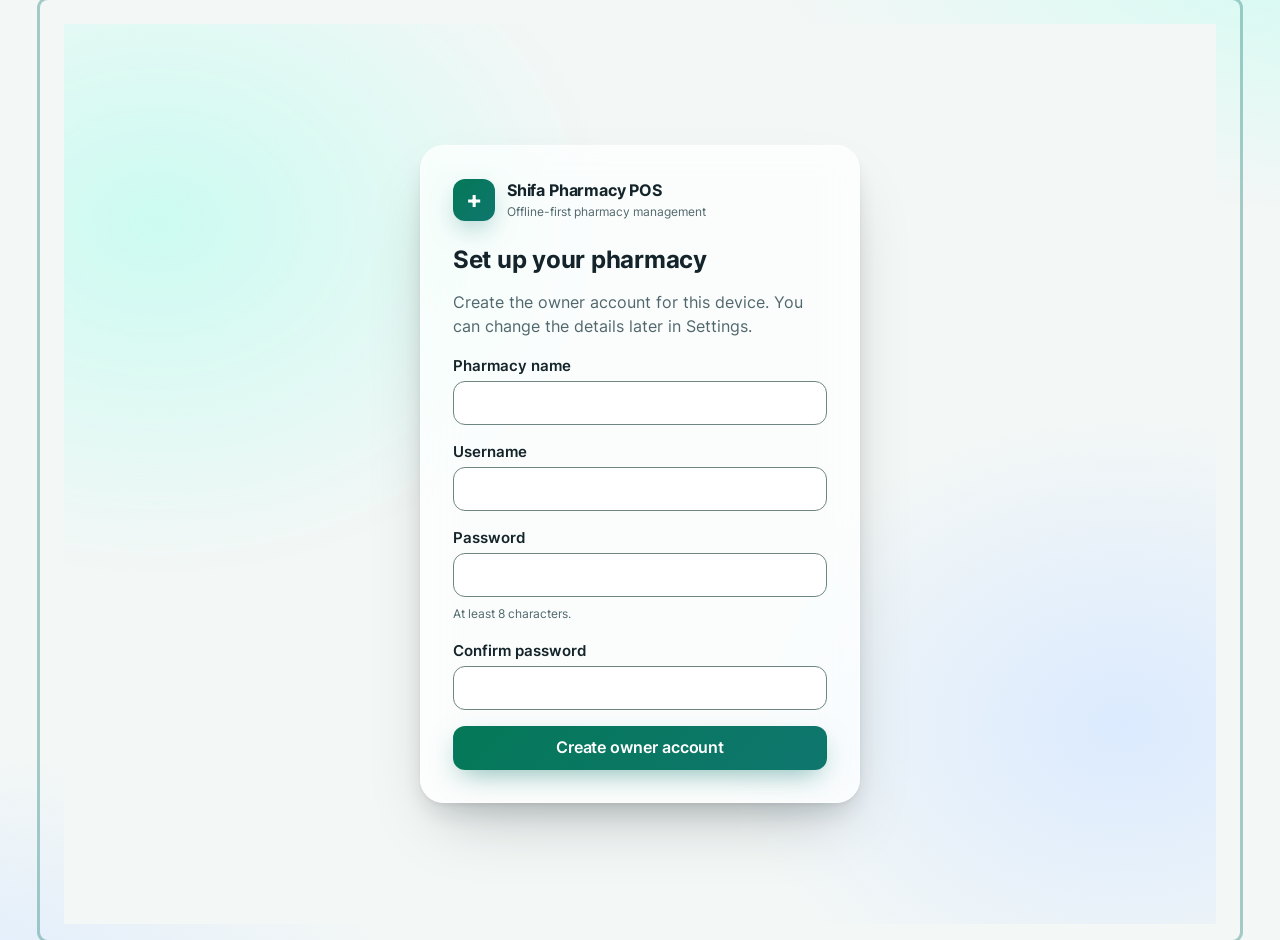
==== index.html @ 443e7bf9 "Add Practice services: schema v6, practice accounts, FEFO stock, ledger, void, kits Practice is medi" ====
<!doctype html>
<html lang="en" dir="ltr" data-theme="auto">
<head>
  <meta charset="utf-8">
  <!-- Content Security Policy. Scripts come only from this site (no inline scripts, no eval). Styles allow inline
       style="" attributes, which some screens use for measured sizes. Sync may call the Supabase project URL the owner enters. -->
  <meta http-equiv="Content-Security-Policy" content="default-src 'self'; script-src 'self'; style-src 'self' 'unsafe-inline'; font-src 'self' data:; img-src 'self' data: blob:; connect-src 'self' https:; worker-src 'self'; manifest-src 'self'; object-src 'none'; base-uri 'self'; form-action 'self'">
  <meta name="viewport" content="width=device-width, initial-scale=1, viewport-fit=cover">
  <meta name="theme-color" content="#0f766e">
  <link rel="manifest" href="manifest.webmanifest">
  <link rel="apple-touch-icon" href="icons/icon-192.png">
  <meta name="description" content="Shifa Pharmacy POS: offline-first pharmacy management.">
  <title>Shifa Pharmacy POS</title>
  <link rel="icon" href="data:image/svg+xml,%3Csvg xmlns='http://www.w3.org/2000/svg' viewBox='0 0 32 32'%3E%3Crect width='32' height='32' rx='7' fill='%230f766e'/%3E%3Cpath d='M16 7v18M7 16h18' stroke='%23fff' stroke-width='4' stroke-linecap='round'/%3E%3C/svg%3E">
  <link rel="preload" href="fonts/inter-latin-400-normal.woff2" as="font" type="font/woff2" crossorigin>
  <link rel="stylesheet" href="css/tokens.css">
  <link rel="stylesheet" href="css/base.css">
  <link rel="stylesheet" href="css/layout.css">
  <link rel="stylesheet" href="css/components.css">
  <link rel="stylesheet" href="css/dark.css">
  <link rel="stylesheet" href="css/animations.css">
  <link rel="stylesheet" href="css/pages.css">
  <link rel="stylesheet" href="css/print.css" media="print">
  <link rel="preload" href="fonts/inter-latin-500-normal.woff2" as="font" type="font/woff2" crossorigin>
  <!-- The boot module graph is fetched in parallel instead of one import at a time. -->
  <!-- modulepreload:start -->
  <link rel="modulepreload" href="js/core/anim.js">
  <link rel="modulepreload" href="js/core/auth.js">
  <link rel="modulepreload" href="js/core/dates.js">
  <link rel="modulepreload" href="js/core/db.js">
  <link rel="modulepreload" href="js/core/events.js">
  <link rel="modulepreload" href="js/core/i18n.js">
  <link rel="modulepreload" href="js/core/money.js">
  <link rel="modulepreload" href="js/core/numbers.js">
  <link rel="modulepreload" href="js/core/resilience.js">
  <link rel="modulepreload" href="js/core/router.js">
  <link rel="modulepreload" href="js/core/store.js">
  <link rel="modulepreload" href="js/core/sync-supabase.js">
  <link rel="modulepreload" href="js/core/sync.js">
  <link rel="modulepreload" href="js/core/ui.js">
  <link rel="modulepreload" href="js/i18n/demo-en.js">
  <link rel="modulepreload" href="js/i18n/demo-ur.js">
  <link rel="modulepreload" href="js/i18n/docs-en.js">
  <link rel="modulepreload" href="js/i18n/docs-ur.js">
  <link rel="modulepreload" href="js/i18n/en.js">
  <link rel="modulepreload" href="js/i18n/parties-en.js">
  <link rel="modulepreload" href="js/i18n/parties-ur.js">
  <link rel="modulepreload" href="js/i18n/practice-en.js">
  <link rel="modulepreload" href="js/i18n/practice-ur.js">
  <link rel="modulepreload" href="js/i18n/quality-en.js">
  <link rel="modulepreload" href="js/i18n/quality-ur.js">
  <link rel="modulepreload" href="js/i18n/reports-en.js">
  <link rel="modulepreload" href="js/i18n/reports-ur.js">
  <link rel="modulepreload" href="js/i18n/screens-en.js">
  <link rel="modulepreload" href="js/i18n/screens-ur.js">
  <link rel="modulepreload" href="js/i18n/settings-en.js">
  <link rel="modulepreload" href="js/i18n/settings-ur.js">
  <link rel="modulepreload" href="js/i18n/sync-en.js">
  <link rel="modulepreload" href="js/i18n/sync-ur.js">
  <link rel="modulepreload" href="js/i18n/ur.js">
  <link rel="modulepreload" href="js/pages/_sync-sheet.js">
  <link rel="modulepreload" href="js/services/errors.js">
  <link rel="modulepreload" href="js/services/ledger.js">
  <link rel="modulepreload" href="js/services/numbering.js">
  <link rel="modulepreload" href="js/services/replication.js">
  <link rel="modulepreload" href="js/services/rollups.js">
  <link rel="modulepreload" href="js/services/settings.js">
  <!-- modulepreload:end -->
</head>
<body>
  <div id="app" class="app is-booting">
    <a class="skip-link" href="#view" data-i18n="a11y.skipToContent">Skip to content</a>

    <aside class="sidebar chrome" id="sidebar" data-i18n-attr="aria-label:a11y.mainNav">
      <div class="brand">
        <span class="brand-mark" aria-hidden="true">+</span>
        <div>
          <strong class="brand-name" data-i18n="app.name">Shifa Pharmacy POS</strong>
          <div class="brand-sub" id="pharmacy-name"></div>
        </div>
      </div>
      <nav aria-label="Main navigation" data-i18n-attr="aria-label:a11y.mainNav">
        <ul class="nav-list" id="nav-list"></ul>
      </nav>
    </aside>
    <div class="scrim" id="scrim" hidden></div>

    <div class="main-wrap">
      <header class="app-header chrome">
        <button type="button" class="btn btn-ghost icon-btn menu-btn" id="menu-btn" aria-controls="sidebar" aria-expanded="false" data-i18n-attr="aria-label:a11y.openMenu">
          <span data-icon="menu"></span>
        </button>
        <h1 class="page-title" id="page-title"></h1>
        <div class="header-actions">
          <button type="button" class="status-pill" id="net-status" aria-live="polite"></button>
          <button type="button" class="pill-btn" id="install-btn" data-i18n="header.installApp" hidden></button>
          <button type="button" class="pill-btn" id="lang-btn" data-i18n="lang.switch">اردو</button>
          <div class="avatar-wrap" id="avatar-wrap">
            <button type="button" class="avatar" id="avatar-btn" aria-haspopup="menu" aria-expanded="false" aria-controls="avatar-menu" data-i18n-attr="aria-label:menu.account">
              <span id="avatar-initials">?</span>
            </button>
            <div class="avatar-menu glass" id="avatar-menu" role="menu" hidden>
              <p class="avatar-who" id="avatar-who"></p>
              <button type="button" role="menuitem" class="menu-item" data-go="/settings" data-i18n="menu.settings">Settings</button>
              <button type="button" role="menuitem" class="menu-item" id="menu-lang" data-i18n="menu.language">Language</button>
              <button type="button" role="menuitem" class="menu-item danger" id="logout-btn" data-i18n="menu.logout">Log out</button>
            </div>
          </div>
        </div>
      </header>

      <div class="banner banner-warn" id="offline-banner" role="status" hidden data-i18n="net.offlineBanner"></div>

      <main id="view" class="view" tabindex="-1"></main>
    </div>

    <nav class="bottom-nav chrome" id="bottom-nav" data-i18n-attr="aria-label:a11y.bottomNav">
      <ul id="bottom-list"></ul>
    </nav>

    <div class="loading-bar" id="loading-bar" aria-hidden="true"></div>
    <div class="toast-root" id="toast-root" aria-live="polite"></div>
    <div class="modal-root" id="modal-root"></div>
  </div>

  <noscript>Shifa Pharmacy POS needs JavaScript to run.</noscript>
  <!-- jQuery 3.7.1 is served from /vendor: same origin, deferred, works offline. (The cdnjs copy is not used
       because its extra connection and render-blocking fallback cost first paint. See docs/MOTION.md.) -->
  <script defer src="vendor/jquery.min.js"></script>
  <script type="module" src="js/app.js"></script>
</body>
</html>
---- css/tokens.css ----
/* Design tokens. Light values live here. Dark values are in dark.css, and both use the same names.
   Motion tokens are described in docs/MOTION.md. */

@font-face {
  font-family: "Inter";
  font-style: normal;
  font-weight: 400;
  font-display: swap;
  src: url("../fonts/inter-latin-400-normal.woff2") format("woff2");
}

@font-face {
  font-family: "Inter";
  font-style: normal;
  font-weight: 500;
  font-display: swap;
  src: url("../fonts/inter-latin-500-normal.woff2") format("woff2");
}

@font-face {
  font-family: "Inter";
  font-style: normal;
  font-weight: 600;
  font-display: swap;
  src: url("../fonts/inter-latin-600-normal.woff2") format("woff2");
}

@font-face {
  font-family: "Inter";
  font-style: normal;
  font-weight: 700;
  font-display: swap;
  src: url("../fonts/inter-latin-700-normal.woff2") format("woff2");
}

@font-face {
  font-family: "Noto Nastaliq Urdu";
  font-style: normal;
  font-weight: 400;
  font-display: swap;
  src: url("../fonts/noto-nastaliq-urdu-400.woff2") format("woff2");
}

:root {
  color-scheme: light;

  /* Brand: emerald to teal */
  --emerald-600: #047857;
  --teal-700: #0f766e;
  --c-brand: #0f766e;
  --c-brand-strong: #0b5f59;
  --c-brand-start: #047857;
  --c-brand-end: #0f766e;
  --c-brand-soft: #d9f5ef;
  --c-brand-ink: #064e46;
  --c-on-brand: #ffffff;
  --grad-brand: linear-gradient(135deg, var(--c-brand-start) 0%, var(--c-brand-end) 100%);
  --shadow-glow-brand: 0 10px 28px -8px rgb(15 118 110 / 0.55);
  --c-accent: #b45309;

  /* Neutrals */
  --n-0: #ffffff;
  --n-50: #f7faf9;
  --n-100: #eef3f3;
  --n-200: #dfe7e8;
  --n-300: #c8d3d5;
  --n-400: #9aa9ac;
  --n-500: #6e8184;
  --n-600: #51676c;
  --n-700: #3b4f53;
  --n-800: #24373b;
  --n-900: #14242a;

  --c-bg: #f3f7f6;
  --c-surface: #ffffff;
  --c-surface-muted: var(--n-100);
  --c-border: var(--n-200);
  --c-border-strong: var(--n-300);
  /* Field and control outlines: 3:1 against the surface (WCAG 1.4.11). */
  --c-control-border: #6e8582;
  --c-text: var(--n-900);
  --c-text-muted: var(--n-600);
  --c-scrim: rgb(14 26 29 / 0.42);
  --c-focus-ring: rgb(15 118 110 / 0.35);

  /* Glass surfaces: blur where supported, solid otherwise (see base.css) */
  --glass-bg: rgb(255 255 255 / 0.72);
  --glass-border: rgb(255 255 255 / 0.6);
  --glass-blur: blur(18px) saturate(160%);

  /* Semantic */
  --c-ok: #137a3b;
  --c-ok-soft: #dcf5e4;
  --c-warn: #8a5a00;
  --c-warn-soft: #fff1cc;
  --c-danger: #b42318;
  --c-danger-soft: #fde8e6;
  --c-info: #0b5cad;
  --c-info-soft: #e0eefc;
  --c-focus: #0f766e;

  /* Feature accents: base colour, gradient, inner glow (soft tint used behind icons) */
  --accent-green: #16a34a;
  --accent-green-grad: linear-gradient(135deg, #4ade80, #15803d);
  --accent-green-glow: rgb(22 163 74 / 0.35);
  --accent-green-soft: #dcfce7;
  --accent-blue: #2563eb;
  --accent-blue-grad: linear-gradient(135deg, #60a5fa, #1d4ed8);
  --accent-blue-glow: rgb(37 99 235 / 0.35);
  --accent-blue-soft: #dbeafe;
  --accent-orange: #ea580c;
  --accent-orange-grad: linear-gradient(135deg, #fb923c, #c2410c);
  --accent-orange-glow: rgb(234 88 12 / 0.35);
  --accent-orange-soft: #ffedd5;
  --accent-teal: #0d9488;
  --accent-teal-grad: linear-gradient(135deg, #5eead4, #0f766e);
  --accent-teal-glow: rgb(13 148 136 / 0.35);
  --accent-teal-soft: #ccfbf1;
  --accent-purple: #7c3aed;
  --accent-purple-grad: linear-gradient(135deg, #a78bfa, #6d28d9);
  --accent-purple-glow: rgb(124 58 237 / 0.35);
  --accent-purple-soft: #ede9fe;
  --accent-cyan: #0891b2;
  --accent-cyan-grad: linear-gradient(135deg, #67e8f9, #0e7490);
  --accent-cyan-glow: rgb(8 145 178 / 0.35);
  --accent-cyan-soft: #cffafe;
  --accent-pink: #db2777;
  --accent-pink-grad: linear-gradient(135deg, #f9a8d4, #be185d);
  --accent-pink-glow: rgb(219 39 119 / 0.35);
  --accent-pink-soft: #fce7f3;
  --accent-amber: #d97706;
  --accent-amber-grad: linear-gradient(135deg, #fcd34d, #b45309);
  --accent-amber-glow: rgb(217 119 6 / 0.35);
  --accent-amber-soft: #fef3c7;

  /* Radius */
  --radius-xs: 6px;
  --radius-sm: 8px;
  --radius: 12px;
  --radius-md: 12px;
  --radius-lg: 16px;
  --radius-xl: 24px;
  --radius-pill: 999px;

  /* Shadows: layered, with a colour in the outer layer */
  --shadow-1: 0 1px 1px rgb(14 26 29 / 0.04), 0 1px 2px rgb(14 26 29 / 0.06);
  --shadow-2: 0 1px 2px rgb(14 26 29 / 0.05), 0 6px 16px -4px rgb(14 26 29 / 0.10), 0 16px 32px -12px rgb(14 26 29 / 0.14);
  --shadow-3: 0 2px 4px rgb(14 26 29 / 0.05), 0 14px 28px -8px rgb(14 26 29 / 0.16), 0 32px 64px -24px rgb(14 26 29 / 0.26);

  /* Spacing: 4px grid */
  --space-1: 4px;
  --space-2: 8px;
  --space-3: 12px;
  --space-4: 16px;
  --space-5: 20px;
  --space-6: 24px;
  --space-8: 32px;
  --space-10: 40px;
  --space-12: 48px;

  /* Fluid type scale */
  --font-latin: "Inter", system-ui, -apple-system, "Segoe UI", Roboto, "Helvetica Neue", Arial, sans-serif;
  /* Latin inside Urdu text (numbers, product codes) falls back to Inter, not to a serif. */
  --font-urdu: "Noto Nastaliq Urdu", "Jameel Noori Nastaleeq", "Urdu Typesetting", "Inter", system-ui, sans-serif;
  --font-body: var(--font-latin);
  --font-num: var(--font-latin);
  --fs-xs: clamp(0.72rem, 0.70rem + 0.1vw, 0.78rem);
  --fs-sm: clamp(0.84rem, 0.80rem + 0.15vw, 0.92rem);
  --fs-base: clamp(0.95rem, 0.92rem + 0.15vw, 1.02rem);
  --fs-lg: clamp(1.05rem, 1rem + 0.25vw, 1.2rem);
  --fs-xl: clamp(1.2rem, 1.1rem + 0.5vw, 1.5rem);
  --fs-2xl: clamp(1.5rem, 1.3rem + 1vw, 2.1rem);
  --fs-3xl: clamp(1.9rem, 1.5rem + 2vw, 2.8rem);
  --line: 1.5;
  --tracking-tight: -0.011em;

  /* Easing. Spring uses linear() where supported, with a cubic fallback (see motion below). */
  --ease-out-expo: cubic-bezier(0.16, 1, 0.3, 1);
  --ease-in-out: cubic-bezier(0.65, 0, 0.35, 1);
  --ease-spring: cubic-bezier(0.34, 1.56, 0.64, 1);
  --ease: var(--ease-out-expo);

  /* Durations */
  --d-1: 80ms;
  --d-2: 160ms;
  --d-3: 240ms;
  --d-4: 400ms;
  --d-5: 700ms;
  --dur-fast: var(--d-2);
  --dur: var(--d-3);

  /* Layout */
  --sidebar-w: 264px;
  --header-h: 60px;
  --bottom-nav-h: 72px;
  --touch: 44px;
}

@supports (transition-timing-function: linear(0, 1)) {
  :root {
    --ease-spring: linear(
      0, 0.009 2.1%, 0.035 4.3%, 0.141 9%, 0.45 17.6%, 0.821 27.6%, 1.04 35.8%,
      1.05 40.8%, 1.02 47.4%, 0.997 54.8%, 1 65.6%, 1
    );
  }
}

/* Urdu: Nastaliq needs taller lines, its own face and a larger size. */
:root:lang(ur) {
  --font-body: var(--font-urdu);
  --font-num: var(--font-latin);
  --fs-base: clamp(1.05rem, 1rem + 0.25vw, 1.2rem);
  --line: 2;
}
---- css/base.css ----
/* Base: reset, typography, focus, glass fallbacks and utilities. */

*,
*::before,
*::after {
  box-sizing: border-box;
}

html {
  -webkit-text-size-adjust: 100%;
  text-rendering: optimizeLegibility;
}

body {
  margin: 0;
  min-height: 100dvh;
  background:
    radial-gradient(1100px 520px at 110% -10%, var(--accent-teal-soft), transparent 60%),
    radial-gradient(900px 480px at -10% 110%, var(--accent-blue-soft), transparent 60%),
    var(--c-bg);
  color: var(--c-text);
  font-family: var(--font-body);
  font-size: var(--fs-base);
  line-height: var(--line);
  font-feature-settings: "cv11", "ss01";
  -webkit-font-smoothing: antialiased;
}

h1,
h2,
h3,
p {
  margin-block: 0;
}

h1 {
  font-size: var(--fs-2xl);
  font-weight: 700;
  letter-spacing: var(--tracking-tight);
}

h2 {
  font-size: var(--fs-xl);
  font-weight: 700;
  letter-spacing: var(--tracking-tight);
  margin-block-end: var(--space-3);
}

h3 {
  font-size: var(--fs-lg);
  font-weight: 600;
  margin-block-end: var(--space-2);
}

a {
  color: var(--c-brand-strong);
}

svg {
  display: block;
  max-width: 100%;
}

button,
input,
select,
textarea {
  font: inherit;
  color: inherit;
}

button {
  cursor: pointer;
}

/* Focus is a soft animated ring, never removed. */
:focus-visible {
  outline: none;
  box-shadow: 0 0 0 3px var(--c-focus-ring);
  border-radius: var(--radius-sm);
}

[hidden] {
  display: none !important;
}

.sr-only {
  position: absolute;
  width: 1px;
  height: 1px;
  margin: -1px;
  padding: 0;
  overflow: hidden;
  clip: rect(0 0 0 0);
  white-space: nowrap;
  border: 0;
}

.skip-link {
  position: absolute;
  inset-inline-start: var(--space-3);
  top: -100px;
  z-index: 100;
  padding: var(--space-2) var(--space-3);
  background: var(--c-surface);
  border-radius: var(--radius-sm);
  box-shadow: var(--shadow-2);
}

.skip-link:focus {
  top: var(--space-3);
}

.muted {
  color: var(--c-text-muted);
}

.small {
  font-size: var(--fs-sm);
}

/* Money and counters: tabular digits, always left-to-right. */
.money,
.num-tabular {
  direction: ltr;
  unicode-bidi: isolate;
  display: inline-block;
  font-variant-numeric: tabular-nums lining-nums;
  white-space: nowrap;
}

.ltr {
  direction: ltr;
  unicode-bidi: isolate;
}

/* Glass: blurred translucent surface. Solid fallback where backdrop-filter is missing. */
.glass {
  background: var(--glass-bg);
  -webkit-backdrop-filter: var(--glass-blur);
  backdrop-filter: var(--glass-blur);
  border: 1px solid var(--glass-border);
}

@supports not ((-webkit-backdrop-filter: blur(1px)) or (backdrop-filter: blur(1px))) {
  .glass {
    background: var(--c-surface);
  }
}
---- css/layout.css ----
/* Layout. Mobile first, designed at 380px. Sidebar layout from 1024px.
   Motion here is transform and opacity only. */

/* The shell paints at once. Only the page inside #view animates in, so first paint is never delayed. */
.app {
  display: flex;
  flex-direction: column;
  min-height: 100dvh;
}

/* Sidebar: off-canvas drawer on phones and tablets. */
.sidebar {
  position: fixed;
  inset-block: 0;
  inset-inline-start: 0;
  z-index: 40;
  width: min(84vw, var(--sidebar-w));
  display: flex;
  flex-direction: column;
  gap: var(--space-4);
  padding: var(--space-4);
  overflow-y: auto;
  background: var(--glass-bg);
  -webkit-backdrop-filter: var(--glass-blur);
  backdrop-filter: var(--glass-blur);
  border-inline-end: 1px solid var(--glass-border);
  box-shadow: var(--shadow-3);
  transform: translateX(var(--drawer-off, -102%));
  transition: transform var(--d-4) var(--ease-out-expo);
}

[dir="rtl"] {
  --drawer-off: 102%;
}

.sidebar.is-open {
  transform: none;
}

.scrim {
  position: fixed;
  inset: 0;
  z-index: 35;
  background: var(--c-scrim);
  -webkit-backdrop-filter: blur(6px);
  backdrop-filter: blur(6px);
  animation: scrim-in var(--d-3) var(--ease-out-expo);
}

.brand {
  display: flex;
  align-items: center;
  gap: var(--space-3);
  padding-block: var(--space-2);
}

.brand-mark {
  position: relative;
  display: grid;
  place-items: center;
  flex: 0 0 auto;
  width: 42px;
  height: 42px;
  border-radius: var(--radius);
  background: var(--grad-brand);
  box-shadow: var(--shadow-glow-brand);
  color: var(--c-on-brand);
  font-size: var(--fs-xl);
  font-weight: 700;
}

.brand-name {
  display: block;
  font-weight: 700;
  letter-spacing: var(--tracking-tight);
}

.brand-sub {
  font-size: var(--fs-xs);
  color: var(--c-text-muted);
}

/* Sliding indicator: JS sets --ind-y and --ind-h on .nav-list. */
.nav-list {
  position: relative;
  display: grid;
  gap: 2px;
  margin: 0;
  padding: 0;
  list-style: none;
  --ind-y: 0px;
  --ind-h: 0px;
}

.nav-indicator {
  position: absolute;
  inset-inline: 0;
  top: 0;
  height: var(--ind-h);
  border-radius: var(--radius);
  background: var(--c-brand-soft);
  transform: translateY(var(--ind-y));
  transition: transform var(--d-4) var(--ease-spring), opacity var(--d-2);
  opacity: 0;
  pointer-events: none;
}

.nav-indicator.is-ready {
  opacity: 1;
}

.nav-link {
  position: relative;
  z-index: 1;
  display: flex;
  align-items: center;
  gap: var(--space-3);
  min-height: var(--touch);
  padding-inline: var(--space-3);
  border-radius: var(--radius);
  color: var(--c-text);
  text-decoration: none;
  transition: color var(--d-2), background var(--d-2);
}

.nav-link:hover {
  background: var(--c-surface-muted);
}

.nav-link[aria-current="page"] {
  color: var(--c-brand-strong);
  font-weight: 600;
}

.nav-link[aria-current="page"]:hover {
  background: transparent;
}

.nav-link .icon {
  transition: transform var(--d-4) var(--ease-spring);
}

.nav-link[aria-current="page"] .icon {
  transform: scale(1.08);
}

.nav-group-title {
  margin: var(--space-3) 0 0;
  padding: 0 var(--space-3);
  font-size: var(--fs-xs);
  font-weight: 600;
  letter-spacing: 0.06em;
  text-transform: uppercase;
  color: var(--c-text-muted);
}

.main-wrap {
  flex: 1;
  display: flex;
  flex-direction: column;
  min-width: 0;
}

.app-header {
  position: sticky;
  top: 0;
  z-index: 20;
  display: flex;
  align-items: center;
  gap: var(--space-2);
  min-height: var(--header-h);
  padding-inline: var(--space-3);
  background: var(--glass-bg);
  -webkit-backdrop-filter: var(--glass-blur);
  backdrop-filter: var(--glass-blur);
  border-block-end: 1px solid var(--glass-border);
}

.page-title {
  flex: 1;
  min-width: 0;
  margin: 0;
  font-size: var(--fs-lg);
  white-space: nowrap;
  overflow: hidden;
  text-overflow: ellipsis;
}

.header-actions {
  display: flex;
  align-items: center;
  gap: var(--space-2);
}

.view {
  flex: 1;
  min-width: 0;
  width: 100%;
  max-width: 1200px;
  margin-inline: auto;
  padding: var(--space-4);
  padding-block-end: calc(var(--bottom-nav-h) + var(--space-8));
  outline: none;
}

.is-auth .view {
  padding-block-end: var(--space-4);
}

/* Bottom bar: glass, with a raised centre Sell button. */
.bottom-nav {
  position: fixed;
  inset-inline: var(--space-3);
  bottom: calc(var(--space-3) + env(safe-area-inset-bottom));
  z-index: 30;
  border-radius: var(--radius-xl);
  background: var(--glass-bg);
  -webkit-backdrop-filter: var(--glass-blur);
  backdrop-filter: var(--glass-blur);
  border: 1px solid var(--glass-border);
  box-shadow: var(--shadow-3);
}

.bottom-nav ul {
  display: grid;
  grid-auto-flow: column;
  grid-auto-columns: 1fr;
  align-items: end;
  margin: 0;
  padding: 0;
  list-style: none;
}

.bottom-link,
.bottom-menu {
  position: relative;
  display: flex;
  flex-direction: column;
  align-items: center;
  justify-content: center;
  gap: 2px;
  width: 100%;
  min-height: 60px;
  padding: var(--space-1);
  border: 0;
  background: none;
  color: var(--c-text-muted);
  font-size: var(--fs-xs);
  text-decoration: none;
}

.bottom-link .icon,
.bottom-menu .icon {
  width: 22px;
  height: 22px;
  transition: transform var(--d-4) var(--ease-spring);
}

.bottom-link[aria-current="page"] {
  color: var(--c-brand-strong);
  font-weight: 600;
}

.bottom-link[aria-current="page"] .icon {
  transform: translateY(-2px) scale(1.12);
}

.bottom-link--center {
  justify-content: flex-end;
  min-height: 76px;
  color: var(--c-text-muted);
}

.bottom-link--center .sell-orb {
  display: grid;
  place-items: center;
  width: 58px;
  height: 58px;
  margin-top: -24px;
  border-radius: 50%;
  background: var(--grad-brand);
  box-shadow: var(--shadow-glow-brand);
  color: var(--c-on-brand);
}

/* Breathing glow: a ring that scales and fades behind the orb (transform and opacity only). */
.bottom-link--center .sell-orb::after {
  content: "";
  position: absolute;
  inset: 0;
  border-radius: 50%;
  border: 2px solid rgb(20 184 166 / 0.6);
  animation: ring-pulse 2.8s var(--ease-out-expo) infinite;
  pointer-events: none;
}

.bottom-link--center .sell-orb {
  position: relative;
}

.bottom-link--center[aria-current="page"] .sell-orb {
  transform: scale(1.06);
}

.bottom-link--center span:last-child {
  font-size: var(--fs-xs);
  font-weight: 600;
}

.is-auth .chrome {
  display: none;
}

@media (min-width: 1024px) {
  .app {
    flex-direction: row;
  }

  .sidebar {
    position: sticky;
    top: 0;
    flex: 0 0 var(--sidebar-w);
    width: var(--sidebar-w);
    height: 100dvh;
    transform: none;
    margin: var(--space-3);
    border-radius: var(--radius-xl);
    border: 1px solid var(--glass-border);
  }

  .scrim,
  .app-header .menu-btn,
  .bottom-nav {
    display: none;
  }

  .app-header {
    padding-inline: var(--space-6);
  }

  .view {
    padding: var(--space-6);
    padding-block-end: var(--space-10);
  }
}
---- css/components.css ----
/* Components: buttons, inputs, selection controls, cards, tiles, tables, feedback, overlays.
   Behaviour (ripple, tilt, magnetic, sheets, palette) is wired in js/core/anim.js and js/core/ui.js. */

/* ---------- Buttons ---------- */

.btn {
  position: relative;
  display: inline-flex;
  align-items: center;
  justify-content: center;
  gap: var(--space-2);
  min-height: var(--touch);
  padding: 0 var(--space-5);
  border: 1px solid transparent;
  border-radius: var(--radius);
  background: var(--c-surface-muted);
  color: var(--c-text);
  font-weight: 600;
  letter-spacing: -0.005em;
  text-decoration: none;
  white-space: nowrap;
  overflow: hidden;
  isolation: isolate;
  transition: background var(--d-2), box-shadow var(--d-3), transform var(--d-2) var(--ease-out-expo), filter var(--d-2);
  -webkit-tap-highlight-color: transparent;
}

.btn:hover {
  filter: brightness(1.03);
}

.btn:active:not(:disabled) {
  transform: scale(0.97);
}

.btn:disabled {
  opacity: 0.55;
  cursor: not-allowed;
}

.btn-primary {
  background: var(--grad-brand);
  color: var(--c-on-brand);
  box-shadow: var(--shadow-glow-brand);
}

.btn-primary:hover {
  box-shadow: 0 14px 34px -8px rgb(15 118 110 / 0.6);
}

/* Soft: tinted, no border. Works for secondary actions. */
.btn-soft {
  background: var(--c-brand-soft);
  color: var(--c-brand-strong);
}

.btn-ghost {
  background: transparent;
  border-color: var(--c-border-strong);
}

.btn-danger {
  background: var(--c-danger);
  color: #ffffff;
  box-shadow: 0 10px 24px -10px rgb(180 35 24 / 0.6);
}

.btn-sm {
  min-height: 36px;
  padding: 0 var(--space-3);
  font-size: var(--fs-sm);
}

.btn-block {
  width: 100%;
}

.icon-btn {
  width: var(--touch);
  padding: 0;
}

/* Ripple: a span added by anim.js at the pointer position. */
.ripple {
  position: absolute;
  left: 0;
  top: 0;
  width: 10px;
  height: 10px;
  border-radius: 50%;
  background: currentColor;
  opacity: 0.28;
  pointer-events: none;
  transform: translate(-50%, -50%) scale(0);
  animation: ripple-out var(--d-5) var(--ease-out-expo) forwards;
  z-index: -1;
}

/* Loading: the label fades out and a spinner takes its place. */
.btn.is-loading {
  color: transparent;
  pointer-events: none;
}

.btn.is-loading::after {
  content: "";
  position: absolute;
  inset: 0;
  margin: auto;
  width: 20px;
  height: 20px;
  border-radius: 50%;
  border: 2.5px solid currentColor;
  border-color: currentColor transparent currentColor transparent;
  color: var(--c-on-brand);
  animation: spin 0.8s linear infinite;
}

/* Success: a check replaces the spinner. */
.btn.is-success {
  background: var(--c-ok);
  color: #ffffff;
  box-shadow: 0 10px 24px -10px rgb(19 122 59 / 0.7);
}

.btn.is-success::after {
  content: "";
  position: absolute;
  inset: 0;
  margin: auto;
  width: 9px;
  height: 16px;
  border: solid #ffffff;
  border-width: 0 3px 3px 0;
  transform: rotate(45deg) translate(-2px, -2px);
  animation: check-pop var(--d-4) var(--ease-spring) both;
}

.btn [data-label-hide] {
  transition: opacity var(--d-2);
}

.btn.is-loading [data-label-hide],
.btn.is-success [data-label-hide] {
  opacity: 0;
}

/* Magnetic: JS moves the element with --mx and --my. */
[data-magnetic] {
  translate: var(--mx, 0) var(--my, 0);
  transition: translate var(--d-3) var(--ease-out-expo), background var(--d-2), box-shadow var(--d-3);
}

/* ---------- Inputs ---------- */

.card,
.field,
input,
select,
textarea {
  --field-ring: var(--c-focus-ring);
}

.field {
  display: grid;
  gap: var(--space-1);
  margin-block-end: var(--space-4);
}

.field > label,
.float-field > label {
  font-size: var(--fs-sm);
  font-weight: 600;
}

.field .hint {
  font-size: var(--fs-xs);
  color: var(--c-text-muted);
}

input,
select,
textarea {
  width: 100%;
  min-height: var(--touch);
  padding: var(--space-2) var(--space-3);
  background: var(--c-surface);
  border: 1px solid var(--c-control-border);
  border-radius: var(--radius);
  transition: border-color var(--d-2), box-shadow var(--d-3), background var(--d-2);
}

input::placeholder,
textarea::placeholder {
  color: var(--n-400);
}

input:focus,
select:focus,
textarea:focus {
  outline: none;
  border-color: var(--c-brand);
  box-shadow: 0 0 0 4px var(--field-ring);
}

input[aria-invalid="true"],
.field.is-invalid input {
  border-color: var(--c-danger);
  box-shadow: 0 0 0 4px rgb(180 35 24 / 0.14);
}

/* Native select with a drawn chevron. */
select {
  appearance: none;
  padding-inline-end: var(--space-8);
  background-image: url("data:image/svg+xml,%3Csvg xmlns='http://www.w3.org/2000/svg' width='12' height='8' viewBox='0 0 12 8' fill='none' stroke='%2351676c' stroke-width='1.8' stroke-linecap='round' stroke-linejoin='round'%3E%3Cpath d='M1 1.5 6 6.5 11 1.5'/%3E%3C/svg%3E");
  background-repeat: no-repeat;
  background-position: right 14px center;
}

[dir="rtl"] select {
  background-position: left 14px center;
}

/* Floating label: the label rides up when the input is focused or filled. */
.float-field {
  position: relative;
  display: grid;
  margin-block-end: var(--space-4);
}

.float-field input {
  padding-block-start: 20px;
  padding-block-end: 6px;
}

.float-field > label {
  position: absolute;
  inset-inline-start: var(--space-3);
  top: 50%;
  translate: 0 -50%;
  color: var(--c-text-muted);
  font-weight: 500;
  pointer-events: none;
  transform-origin: left center;
  transition: transform var(--d-3) var(--ease-out-expo), color var(--d-2), font-size var(--d-3);
}

.float-field input:focus + label,
.float-field input:not(:placeholder-shown) + label {
  transform: translate(0, -14px) scale(0.82);
}

[dir="rtl"] .float-field > label {
  transform-origin: right center;
}

.float-field input:focus + label {
  color: var(--c-brand-strong);
}

.float-field .tick {
  position: absolute;
  inset-inline-end: var(--space-3);
  top: 50%;
  translate: 0 -50%;
  width: 18px;
  height: 18px;
  opacity: 0;
}

.float-field .tick path {
  stroke: var(--c-ok);
  stroke-width: 2.4;
  fill: none;
  stroke-linecap: round;
  stroke-linejoin: round;
  stroke-dasharray: 20;
  stroke-dashoffset: 20;
  transition: stroke-dashoffset var(--d-4) var(--ease-out-expo);
}

.float-field.is-valid .tick {
  opacity: 1;
}

.float-field.is-valid .tick path {
  stroke-dashoffset: 0;
}

/* Shake: an invalid field or form error moves side to side. */
.shake {
  animation: shake var(--d-4) var(--ease-out-expo);
}

.form-error {
  margin-block-end: var(--space-3);
  padding: var(--space-3) var(--space-4);
  border-radius: var(--radius);
  background: var(--c-danger-soft);
  color: var(--c-danger);
  font-size: var(--fs-sm);
}

/* Switch: the thumb stretches while pressed. */
.switch {
  position: relative;
  display: inline-flex;
  align-items: center;
  gap: var(--space-3);
  min-height: var(--touch);
  cursor: pointer;
}

.switch input {
  position: absolute;
  opacity: 0;
  width: 1px;
  height: 1px;
}

.switch-track {
  position: relative;
  width: 48px;
  height: 28px;
  border-radius: var(--radius-pill);
  background: var(--n-300);
  transition: background var(--d-3) var(--ease-out-expo);
}

.switch-thumb {
  position: absolute;
  top: 3px;
  inset-inline-start: 3px;
  width: 22px;
  height: 22px;
  border-radius: var(--radius-pill);
  background: #ffffff;
  box-shadow: var(--shadow-2);
  transition: transform var(--d-3) var(--ease-spring);
}

.switch:active .switch-thumb {
  width: 28px;
}

.switch input:checked + .switch-track {
  background: var(--c-brand);
}

.switch input:checked + .switch-track .switch-thumb {
  transform: translateX(20px);
}

[dir="rtl"] .switch input:checked + .switch-track .switch-thumb {
  transform: translateX(-20px);
}

.switch:active input:checked + .switch-track .switch-thumb {
  transform: translateX(14px);
}

.switch input:focus-visible + .switch-track {
  box-shadow: 0 0 0 4px var(--c-focus-ring);
}

/* Checkbox: the tick draws itself on check. */
.check {
  position: relative;
  display: inline-flex;
  align-items: center;
  gap: var(--space-3);
  min-height: var(--touch);
  cursor: pointer;
}

.check input {
  position: absolute;
  opacity: 0;
  width: 1px;
  height: 1px;
}

.check-box {
  position: relative;
  display: grid;
  place-items: center;
  width: 22px;
  height: 22px;
  border-radius: 7px;
  border: 1.5px solid var(--n-400);
  background: var(--c-surface);
  transition: background var(--d-2), border-color var(--d-2), transform var(--d-2) var(--ease-spring);
}

.check-box svg path {
  stroke: #ffffff;
  stroke-width: 2.6;
  fill: none;
  stroke-linecap: round;
  stroke-linejoin: round;
  stroke-dasharray: 18;
  stroke-dashoffset: 18;
  transition: stroke-dashoffset var(--d-3) var(--ease-out-expo) var(--d-1);
}

.check input:checked + .check-box {
  background: var(--c-brand);
  border-color: var(--c-brand);
}

.check input:checked + .check-box svg path {
  stroke-dashoffset: 0;
}

.check:active .check-box {
  transform: scale(0.9);
}

.check input:focus-visible + .check-box {
  box-shadow: 0 0 0 4px var(--c-focus-ring);
}

/* Chips: toggle buttons. */
.chip {
  position: relative;
  overflow: hidden;
  display: inline-flex;
  align-items: center;
  gap: var(--space-2);
  min-height: 36px;
  padding: 0 var(--space-4);
  border-radius: var(--radius-pill);
  border: 1px solid var(--c-control-border);
  background: var(--c-surface);
  color: var(--c-text);
  font-size: var(--fs-sm);
  font-weight: 600;
  transition: background var(--d-2), color var(--d-2), border-color var(--d-2), transform var(--d-2) var(--ease-out-expo);
}

.chip:active {
  transform: scale(0.95);
}

.chip[aria-pressed="true"] {
  background: var(--c-brand-soft);
  border-color: transparent;
  color: var(--c-brand-strong);
}

/* Segmented control: one pill slides under the active option. JS sets --ind-x and --ind-w. */
.seg {
  position: relative;
  display: inline-grid;
  grid-auto-flow: column;
  grid-auto-columns: 1fr;
  padding: 4px;
  gap: 2px;
  border-radius: var(--radius-pill);
  background: var(--c-surface-muted);
  --ind-x: 0px;
  --ind-w: 0px;
}

.seg-indicator {
  position: absolute;
  top: 4px;
  bottom: 4px;
  inset-inline-start: 0;
  width: var(--ind-w);
  border-radius: var(--radius-pill);
  background: var(--c-surface);
  box-shadow: var(--shadow-2);
  transform: translateX(var(--ind-x));
  transition: transform var(--d-3) var(--ease-spring);
}

.seg-option {
  position: relative;
  z-index: 1;
  min-height: 36px;
  padding: 0 var(--space-4);
  border: 0;
  border-radius: var(--radius-pill);
  background: transparent;
  color: var(--c-text-muted);
  font-size: var(--fs-sm);
  font-weight: 600;
  transition: color var(--d-2);
}

.seg-option[aria-checked="true"],
.seg-option[aria-selected="true"] {
  color: var(--c-text);
}

/* ---------- Cards and tiles ---------- */

.card {
  position: relative;
  background: var(--c-surface);
  border: 1px solid var(--c-border);
  border-radius: var(--radius-lg);
  padding: var(--space-5);
  box-shadow: var(--shadow-1);
}

.card--interactive {
  transition: transform var(--d-3) var(--ease-out-expo), box-shadow var(--d-3);
}

.card--interactive:hover {
  transform: translateY(-2px);
  box-shadow: var(--shadow-2);
}

.card--glass {
  background: var(--glass-bg);
  -webkit-backdrop-filter: var(--glass-blur);
  backdrop-filter: var(--glass-blur);
  border-color: var(--glass-border);
}

.section {
  margin-block-end: var(--space-4);
}

/* Stat tile: a big tabular number that counts up (data-count). */
.stat {
  display: grid;
  gap: var(--space-2);
  padding: var(--space-4);
}

.stat-label {
  font-size: var(--fs-sm);
  color: var(--c-text-muted);
  font-weight: 500;
}

.stat-value {
  font-size: var(--fs-2xl);
  font-weight: 700;
  letter-spacing: -0.02em;
  font-variant-numeric: tabular-nums;
}

.stat-delta {
  justify-self: start;
}

/* Feature tile: accent colour, tilt on hover (--rx, --ry), shine sweep, press scale. */
.tile {
  --accent: var(--accent-teal);
  --accent-grad: var(--accent-teal-grad);
  --accent-glow: var(--accent-teal-glow);
  --accent-soft: var(--accent-teal-soft);
  position: relative;
  display: grid;
  gap: var(--space-3);
  min-height: 132px;
  padding: var(--space-4);
  border-radius: var(--radius-xl);
  border: 1px solid var(--c-border);
  background: var(--c-surface);
  box-shadow: var(--shadow-2);
  overflow: hidden;
  transform: perspective(900px) rotateX(var(--rx, 0deg)) rotateY(var(--ry, 0deg));
  transition: transform var(--d-3) var(--ease-out-expo), box-shadow var(--d-3);
  text-decoration: none;
  color: var(--c-text);
}

.tile[data-accent="green"] { --accent: var(--accent-green); --accent-grad: var(--accent-green-grad); --accent-glow: var(--accent-green-glow); --accent-soft: var(--accent-green-soft); }
.tile[data-accent="blue"] { --accent: var(--accent-blue); --accent-grad: var(--accent-blue-grad); --accent-glow: var(--accent-blue-glow); --accent-soft: var(--accent-blue-soft); }
.tile[data-accent="orange"] { --accent: var(--accent-orange); --accent-grad: var(--accent-orange-grad); --accent-glow: var(--accent-orange-glow); --accent-soft: var(--accent-orange-soft); }
.tile[data-accent="teal"] { --accent: var(--accent-teal); --accent-grad: var(--accent-teal-grad); --accent-glow: var(--accent-teal-glow); --accent-soft: var(--accent-teal-soft); }
.tile[data-accent="purple"] { --accent: var(--accent-purple); --accent-grad: var(--accent-purple-grad); --accent-glow: var(--accent-purple-glow); --accent-soft: var(--accent-purple-soft); }
.tile[data-accent="cyan"] { --accent: var(--accent-cyan); --accent-grad: var(--accent-cyan-grad); --accent-glow: var(--accent-cyan-glow); --accent-soft: var(--accent-cyan-soft); }
.tile[data-accent="pink"] { --accent: var(--accent-pink); --accent-grad: var(--accent-pink-grad); --accent-glow: var(--accent-pink-glow); --accent-soft: var(--accent-pink-soft); }
.tile[data-accent="amber"] { --accent: var(--accent-amber); --accent-grad: var(--accent-amber-grad); --accent-glow: var(--accent-amber-glow); --accent-soft: var(--accent-amber-soft); }

.tile::before {
  content: "";
  position: absolute;
  inset: -40% auto -40% -60%;
  width: 40%;
  background: linear-gradient(100deg, transparent, rgb(255 255 255 / 0.45), transparent);
  transform: translateX(-120%) skewX(-18deg);
  pointer-events: none;
}

.tile:hover {
  box-shadow: 0 18px 40px -14px var(--accent-glow);
}

.tile:hover::before {
  animation: shine 900ms var(--ease-out-expo);
}

.tile:active {
  transform: perspective(900px) scale(0.97);
}

.tile-icon {
  display: grid;
  place-items: center;
  width: 52px;
  height: 52px;
  border-radius: var(--radius-lg);
  background: var(--accent-grad);
  box-shadow: inset 0 1px 0 rgb(255 255 255 / 0.4), 0 10px 22px -8px var(--accent-glow);
  color: #ffffff;
}

.tile:hover .tile-icon {
  animation: icon-bounce 600ms var(--ease-spring);
}

.tile-title {
  font-weight: 700;
  font-size: var(--fs-base);
}

.tile-sub {
  font-size: var(--fs-sm);
  color: var(--c-text-muted);
}

/* ---------- Tables (collapse into cards on phones) ---------- */

.table-wrap {
  overflow-x: auto;
  background: var(--c-surface);
  border: 1px solid var(--c-border);
  border-radius: var(--radius-lg);
}

.table {
  width: 100%;
  border-collapse: separate;
  border-spacing: 0;
}

.table th,
.table td {
  padding: var(--space-3) var(--space-4);
  border-block-end: 1px solid var(--c-border);
  text-align: start;
  white-space: nowrap;
}

.table th {
  background: var(--c-surface-muted);
  color: var(--c-text-muted);
  font-size: var(--fs-sm);
  font-weight: 600;
}

.table tbody tr {
  transition: background var(--d-2);
}

.table tbody tr:hover {
  background: var(--c-surface-muted);
}

.table td.num,
.table th.num {
  text-align: end;
  font-variant-numeric: tabular-nums;
}

@media (max-width: 639px) {
  .table-cards thead {
    display: none;
  }

  .table-cards,
  .table-cards tbody,
  .table-cards tr {
    display: block;
    width: 100%;
  }

  .table-cards tr {
    margin: var(--space-3);
    padding: var(--space-2) 0;
    border: 1px solid var(--c-border);
    border-radius: var(--radius-lg);
    background: var(--c-surface);
  }

  .table-cards td {
    display: flex;
    align-items: center;
    justify-content: space-between;
    gap: var(--space-3);
    padding: var(--space-2) var(--space-4);
    border: 0;
    white-space: normal;
    text-align: end;
  }

  .table-cards td::before {
    content: attr(data-label);
    color: var(--c-text-muted);
    font-size: var(--fs-sm);
    text-align: start;
  }
}

/* ---------- Tabs ---------- */

.tabs {
  position: relative;
  display: flex;
  gap: var(--space-5);
  border-block-end: 1px solid var(--c-border);
  overflow-x: auto;
  overflow-y: hidden;
  --ind-x: 0px;
  --ind-w: 0px;
}

.tab {
  padding: var(--space-3) 0;
  border: 0;
  background: none;
  color: var(--c-text-muted);
  font-weight: 600;
  white-space: nowrap;
  transition: color var(--d-2);
}

.tab[aria-selected="true"] {
  color: var(--c-brand-strong);
}

.tab-indicator {
  position: absolute;
  bottom: 0;
  inset-inline-start: 0;
  height: 3px;
  width: var(--ind-w);
  border-radius: 3px;
  background: var(--grad-brand);
  transform: translateX(var(--ind-x));
  transition: transform var(--d-4) var(--ease-spring);
}

/* ---------- Badges, pills, banners ---------- */

.badge {
  display: inline-flex;
  align-items: center;
  gap: 6px;
  padding: 2px 10px;
  border-radius: var(--radius-pill);
  background: var(--c-info-soft);
  color: var(--c-info);
  font-size: var(--fs-xs);
  font-weight: 600;
  white-space: nowrap;
}

.badge::before {
  content: "";
  width: 6px;
  height: 6px;
  border-radius: 50%;
  background: currentColor;
}

.badge--ok { background: var(--c-ok-soft); color: var(--c-ok); }
.badge--warn { background: var(--c-warn-soft); color: var(--c-warn); }
.badge--danger { background: var(--c-danger-soft); color: var(--c-danger); }
.badge--accent { background: var(--accent-purple-soft); color: var(--accent-purple); }

/* Status pill: connectivity and sync. Pulses while syncing, flashes green when synced. */
.status-pill {
  display: inline-flex;
  align-items: center;
  gap: 6px;
  padding: 4px 12px;
  border-radius: var(--radius-pill);
  background: var(--c-ok-soft);
  color: var(--c-ok);
  font-size: var(--fs-xs);
  font-weight: 600;
  white-space: nowrap;
  transition: background var(--d-3), color var(--d-3);
}

.status-pill::before {
  content: "";
  width: 8px;
  height: 8px;
  border-radius: 50%;
  background: currentColor;
}

.status-pill.is-offline {
  background: var(--c-warn-soft);
  color: var(--c-warn);
}

.status-pill.is-syncing::before {
  animation: pulse-dot 1.1s ease-in-out infinite;
}

.status-pill.is-synced {
  animation: flash-ok 900ms var(--ease-out-expo);
}

.banner {
  padding: var(--space-2) var(--space-4);
  font-size: var(--fs-sm);
}

.banner-warn {
  background: var(--c-warn-soft);
  color: var(--c-warn);
  border-block-end: 1px solid var(--c-border);
}

/* ---------- Empty states and skeletons ---------- */

.empty-state {
  display: grid;
  justify-items: center;
  gap: var(--space-3);
  padding: var(--space-10) var(--space-4);
  text-align: center;
}

/* Dashed morphing blob with an icon in its centre. */
.empty-blob {
  position: relative;
  display: grid;
  place-items: center;
  width: 128px;
  height: 128px;
  border: 2px dashed var(--accent-teal);
  border-radius: 42% 58% 70% 30% / 45% 45% 55% 55%;
  background: var(--accent-teal-soft);
  color: var(--accent-teal);
  animation: blob-morph 12s ease-in-out infinite;
}

.empty-blob .icon {
  width: 44px;
  height: 44px;
}

.skeleton {
  position: relative;
  overflow: hidden;
  border-radius: var(--radius-sm);
  background: var(--c-surface-muted);
}

.skeleton::after {
  content: "";
  position: absolute;
  inset: 0;
  background: linear-gradient(90deg, transparent, rgb(255 255 255 / 0.5), transparent);
  transform: translateX(-100%);
  animation: shimmer 1.4s var(--ease-in-out) infinite;
}

.skeleton-line {
  height: 12px;
  margin-block: var(--space-2);
}

.skeleton-card {
  height: 112px;
  border-radius: var(--radius-lg);
}

/* ---------- Tooltips (scale from their origin) ---------- */

[data-tip] {
  position: relative;
}

[data-tip]::after {
  content: attr(data-tip);
  position: absolute;
  bottom: calc(100% + 8px);
  inset-inline-start: 50%;
  z-index: 50;
  padding: 6px 10px;
  border-radius: var(--radius-sm);
  background: var(--n-900);
  color: var(--n-0);
  font-size: var(--fs-xs);
  font-weight: 500;
  white-space: nowrap;
  translate: -50% 0;
  transform-origin: 50% 100%;
  opacity: 0;
  transform: scale(0.7);
  pointer-events: none;
  transition: transform var(--d-3) var(--ease-spring), opacity var(--d-2);
}

[data-tip]:hover::after,
[data-tip]:focus-visible::after {
  opacity: 1;
  transform: scale(1);
}

/* ---------- Toasts ---------- */

.toast-root {
  position: fixed;
  inset-inline: var(--space-3);
  bottom: calc(var(--bottom-nav-h) + var(--space-6));
  z-index: 60;
  display: grid;
  justify-items: center;
  gap: var(--space-2);
  pointer-events: none;
}

.toast {
  display: flex;
  align-items: center;
  gap: var(--space-3);
  width: 100%;
  max-width: 480px;
  padding: var(--space-3) var(--space-4);
  border-radius: var(--radius-lg);
  background: var(--n-900);
  color: var(--n-0);
  box-shadow: var(--shadow-3);
  pointer-events: auto;
  touch-action: pan-y;
  animation: toast-in var(--d-4) var(--ease-spring);
}

.toast.is-dragging {
  transition: none;
}

.toast-success { background: var(--c-ok); color: #ffffff; }
.toast-error { background: var(--c-danger); color: #ffffff; }
.toast-msg { flex: 1; }

.toast-close {
  min-width: 32px;
  min-height: 32px;
  border: 0;
  border-radius: var(--radius-sm);
  background: rgb(255 255 255 / 0.12);
  color: inherit;
  font-size: 1.1rem;
}

/* ---------- Modals and bottom sheets ---------- */

.modal-backdrop {
  position: fixed;
  inset: 0;
  z-index: 70;
  display: grid;
  place-items: center;
  padding: var(--space-4);
  background: var(--c-scrim);
  -webkit-backdrop-filter: blur(8px);
  backdrop-filter: blur(8px);
  animation: scrim-in var(--d-3) var(--ease-out-expo);
}

.modal {
  width: min(520px, 100%);
  max-height: 90dvh;
  overflow: auto;
  padding: var(--space-5);
  border-radius: var(--radius-xl);
  background: var(--glass-bg);
  -webkit-backdrop-filter: var(--glass-blur);
  backdrop-filter: var(--glass-blur);
  border: 1px solid var(--glass-border);
  box-shadow: var(--shadow-3);
  animation: modal-in var(--d-4) var(--ease-spring);
}

.modal:focus {
  outline: none;
}

.sheet-handle {
  display: none;
  width: 40px;
  height: 5px;
  margin: 0 auto var(--space-3);
  border-radius: var(--radius-pill);
  background: var(--n-300);
}

.modal-head {
  display: flex;
  align-items: center;
  justify-content: space-between;
  gap: var(--space-3);
}

.modal-title {
  margin: 0;
  font-size: var(--fs-lg);
}

.modal-actions {
  display: flex;
  flex-wrap: wrap;
  justify-content: flex-end;
  gap: var(--space-2);
  margin-block-start: var(--space-5);
}

@media (max-width: 639px) {
  .modal-backdrop {
    place-items: end stretch;
    padding: 0;
  }

  .modal {
    width: 100%;
    max-height: 88dvh;
    border-radius: var(--radius-xl) var(--radius-xl) 0 0;
    padding-block-end: calc(var(--space-6) + env(safe-area-inset-bottom));
    animation: sheet-up var(--d-5) var(--ease-spring);
    touch-action: pan-y;
  }

  .sheet-handle {
    display: block;
  }

  .modal-actions .btn {
    flex: 1 1 140px;
  }
}

/* ---------- Command palette (Ctrl+K) ---------- */

.palette-backdrop {
  position: fixed;
  inset: 0;
  z-index: 75;
  display: flex;
  justify-content: center;
  align-items: flex-start;
  padding: 12vh var(--space-4) var(--space-4);
  background: var(--c-scrim);
  -webkit-backdrop-filter: blur(6px);
  backdrop-filter: blur(6px);
  animation: scrim-in var(--d-3) var(--ease-out-expo);
}

.palette {
  width: min(600px, 100%);
  max-height: 70dvh;
  display: flex;
  flex-direction: column;
  overflow: hidden;
  border-radius: var(--radius-xl);
  background: var(--glass-bg);
  -webkit-backdrop-filter: var(--glass-blur);
  backdrop-filter: var(--glass-blur);
  border: 1px solid var(--glass-border);
  box-shadow: var(--shadow-3);
  animation: modal-in var(--d-4) var(--ease-spring);
}

.palette-input {
  min-height: 56px;
  border: 0;
  border-radius: 0;
  border-block-end: 1px solid var(--c-border);
  background: transparent;
  box-shadow: none;
}

.palette-input:focus {
  box-shadow: none;
  border-color: var(--c-border);
}

.palette-list {
  margin: 0;
  padding: var(--space-2);
  overflow-y: auto;
  list-style: none;
}

.palette-item {
  display: flex;
  align-items: center;
  justify-content: space-between;
  gap: var(--space-3);
  min-height: var(--touch);
  padding: 0 var(--space-3);
  border-radius: var(--radius);
  cursor: pointer;
  transition: background var(--d-1);
}

.palette-item[aria-selected="true"] {
  background: var(--c-brand-soft);
  color: var(--c-brand-strong);
}

.palette-kbd {
  padding: 2px 6px;
  border-radius: var(--radius-xs);
  border: 1px solid var(--c-border-strong);
  font-size: var(--fs-xs);
  color: var(--c-text-muted);
}

.loading-bar {
  position: fixed;
  inset-inline: 0;
  top: 0;
  z-index: 80;
  height: 3px;
  overflow: hidden;
  pointer-events: none;
}

.loading-bar.is-busy::after {
  content: "";
  position: absolute;
  inset-block: 0;
  width: 40%;
  background: var(--grad-brand);
  animation: bar-slide 1s var(--ease-in-out) infinite;
}

/* ---------- Charts ---------- */

.chart {
  display: grid;
  grid-auto-flow: column;
  grid-auto-columns: 1fr;
  align-items: end;
  gap: var(--space-2);
  height: 160px;
  padding-block-start: var(--space-4);
}

.chart-bar {
  position: relative;
  height: var(--h, 50%);
  border-radius: var(--radius-sm) var(--radius-sm) 4px 4px;
  background: var(--grad-brand);
  transform-origin: bottom center;
  animation: grow-y var(--d-5) var(--ease-out-expo) both;
  animation-delay: calc(var(--i, 0) * 60ms);
}

.chart-bar::after {
  content: attr(data-value);
  position: absolute;
  bottom: calc(100% + 4px);
  inset-inline: 0;
  text-align: center;
  font-size: var(--fs-xs);
  color: var(--c-text-muted);
  font-variant-numeric: tabular-nums;
}

.chart-line {
  width: 100%;
  height: 140px;
}

.chart-line path {
  fill: none;
  stroke: var(--c-brand);
  stroke-width: 3;
  stroke-linecap: round;
  stroke-linejoin: round;
  stroke-dasharray: 1;
  stroke-dashoffset: 1;
  animation: draw-line 1.6s var(--ease-out-expo) forwards;
}

/* ---------- Floating button used as a fly target ---------- */

.badge-count {
  display: inline-grid;
  place-items: center;
  min-width: 20px;
  height: 20px;
  padding: 0 6px;
  border-radius: var(--radius-pill);
  background: var(--c-danger);
  color: #ffffff;
  font-size: var(--fs-xs);
  font-weight: 700;
  font-variant-numeric: tabular-nums;
}

.icon {
  width: 20px;
  height: 20px;
  flex: 0 0 auto;
}
---- css/dark.css ----
/* Dark theme. Follows the device unless data-theme is set on <html> (light | dark | auto).
   Each block redefines the colour tokens from tokens.css. Keep the three blocks in sync. */

@media (prefers-color-scheme: dark) {
  :root:not([data-theme="light"]) {
    color-scheme: dark;
    --c-brand: #14b8a6;
    --c-brand-strong: #5eead4;
    --c-brand-start: #0f9f8e;
    --c-brand-end: #14b8a6;
    --c-brand-soft: #123a37;
    --c-brand-ink: #99f6e4;
    --c-on-brand: #04201d;
    --grad-brand: linear-gradient(135deg, #0f9f8e 0%, #2dd4bf 100%);
    --shadow-glow-brand: 0 10px 28px -8px rgb(45 212 191 / 0.35);
    --c-accent: #fbbf24;
    --n-0: #0f1719;
    --n-50: #121d20;
    --n-100: #17262a;
    --n-200: #22353a;
    --n-300: #2e464c;
    --n-400: #55707a;
    --n-500: #7d969c;
    --n-600: #9bb2b6;
    --n-700: #c3d3d6;
    --n-800: #dde8ea;
    --n-900: #eef5f6;
    --c-bg: #0b1417;
    --c-surface: #122024;
    --c-surface-muted: #1a2b30;
    --c-border: #22353a;
    --c-border-strong: #2e464c;
  --c-control-border: #5b7478;
    --c-control-border: #5b7478;
    --c-text: #eef5f6;
    --c-text-muted: #9bb2b6;
    --c-scrim: rgb(0 0 0 / 0.62);
    --c-focus-ring: rgb(45 212 191 / 0.4);
    --glass-bg: rgb(18 32 36 / 0.7);
    --glass-border: rgb(255 255 255 / 0.08);
    --c-ok: #4ade80;
    --c-ok-soft: #14321f;
    --c-warn: #fbbf24;
    --c-warn-soft: #3a2e10;
    --c-danger: #f87171;
    --c-danger-soft: #3b1b1b;
    --c-info: #60a5fa;
    --c-info-soft: #162a40;
    --c-focus: #5eead4;
    --accent-green-soft: #163a25;
    --accent-blue-soft: #172c4d;
    --accent-orange-soft: #3d2312;
    --accent-teal-soft: #123a37;
    --accent-purple-soft: #2a1f4d;
    --accent-cyan-soft: #123642;
    --accent-pink-soft: #3d1a2e;
    --accent-amber-soft: #3d2e10;
    --shadow-1: 0 1px 2px rgb(0 0 0 / 0.4);
    --shadow-2: 0 6px 18px -4px rgb(0 0 0 / 0.5), 0 16px 32px -12px rgb(0 0 0 / 0.5);
    --shadow-3: 0 14px 28px -8px rgb(0 0 0 / 0.6), 0 32px 64px -24px rgb(0 0 0 / 0.7);
  }
}

:root[data-theme="dark"] {
  color-scheme: dark;
  --c-brand: #14b8a6;
  --c-brand-strong: #5eead4;
  --c-brand-start: #0f9f8e;
  --c-brand-end: #14b8a6;
  --c-brand-soft: #123a37;
  --c-brand-ink: #99f6e4;
  --c-on-brand: #04201d;
  --grad-brand: linear-gradient(135deg, #0f9f8e 0%, #2dd4bf 100%);
  --shadow-glow-brand: 0 10px 28px -8px rgb(45 212 191 / 0.35);
  --c-accent: #fbbf24;
  --n-0: #0f1719;
  --n-50: #121d20;
  --n-100: #17262a;
  --n-200: #22353a;
  --n-300: #2e464c;
  --n-400: #55707a;
  --n-500: #7d969c;
  --n-600: #9bb2b6;
  --n-700: #c3d3d6;
  --n-800: #dde8ea;
  --n-900: #eef5f6;
  --c-bg: #0b1417;
  --c-surface: #122024;
  --c-surface-muted: #1a2b30;
  --c-border: #22353a;
  --c-border-strong: #2e464c;
  --c-control-border: #5b7478;
  --c-text: #eef5f6;
  --c-text-muted: #9bb2b6;
  --c-scrim: rgb(0 0 0 / 0.62);
  --c-focus-ring: rgb(45 212 191 / 0.4);
  --glass-bg: rgb(18 32 36 / 0.7);
  --glass-border: rgb(255 255 255 / 0.08);
  --c-ok: #4ade80;
  --c-ok-soft: #14321f;
  --c-warn: #fbbf24;
  --c-warn-soft: #3a2e10;
  --c-danger: #f87171;
  --c-danger-soft: #3b1b1b;
  --c-info: #60a5fa;
  --c-info-soft: #162a40;
  --c-focus: #5eead4;
  --accent-green-soft: #163a25;
  --accent-blue-soft: #172c4d;
  --accent-orange-soft: #3d2312;
  --accent-teal-soft: #123a37;
  --accent-purple-soft: #2a1f4d;
  --accent-cyan-soft: #123642;
  --accent-pink-soft: #3d1a2e;
  --accent-amber-soft: #3d2e10;
  --shadow-1: 0 1px 2px rgb(0 0 0 / 0.4);
  --shadow-2: 0 6px 18px -4px rgb(0 0 0 / 0.5), 0 16px 32px -12px rgb(0 0 0 / 0.5);
  --shadow-3: 0 14px 28px -8px rgb(0 0 0 / 0.6), 0 32px 64px -24px rgb(0 0 0 / 0.7);
}
---- css/animations.css ----
/* Keyframes and motion rules. Motion uses transform and opacity. Exceptions, all decorative and
   noted in docs/MOTION.md: blob-morph (border-radius), draw-line (stroke-dashoffset, the ECG and
   chart lines), bar-slide (the loading bar), flash-ok (colour). Page transitions run from anim.js. */

@keyframes scrim-in {
  from { opacity: 0; }
  to { opacity: 1; }
}

@keyframes fade-up {
  from { opacity: 0; transform: translateY(8px); }
  to { opacity: 1; transform: none; }
}

@keyframes rise {
  from { opacity: 0; transform: translateY(14px) scale(0.985); }
  to { opacity: 1; transform: none; }
}

@keyframes toast-in {
  from { opacity: 0; transform: translateY(14px) scale(0.96); }
  to { opacity: 1; transform: none; }
}

@keyframes modal-in {
  from { opacity: 0; transform: scale(0.94) translateY(10px); }
  to { opacity: 1; transform: none; }
}

@keyframes sheet-up {
  from { transform: translateY(100%); }
  to { transform: none; }
}

@keyframes ripple-out {
  to { transform: translate(-50%, -50%) scale(42); opacity: 0; }
}

@keyframes spin {
  to { transform: rotate(360deg); }
}

@keyframes spin-slow {
  to { transform: rotate(360deg); }
}

@keyframes check-pop {
  from { transform: rotate(45deg) translate(-2px, -2px) scale(0); opacity: 0; }
  to { transform: rotate(45deg) translate(-2px, -2px) scale(1); opacity: 1; }
}

@keyframes shake {
  0%, 100% { transform: translateX(0); }
  20% { transform: translateX(-7px); }
  40% { transform: translateX(6px); }
  60% { transform: translateX(-4px); }
  80% { transform: translateX(2px); }
}

@keyframes shine {
  from { transform: translateX(-120%) skewX(-18deg); }
  to { transform: translateX(340%) skewX(-18deg); }
}

@keyframes icon-bounce {
  0% { transform: scale(1); }
  35% { transform: scale(1.14) rotate(-4deg); }
  65% { transform: scale(0.96) rotate(2deg); }
  100% { transform: scale(1); }
}

@keyframes ring-pulse {
  0% { opacity: 0.8; transform: scale(1); }
  100% { opacity: 0; transform: scale(1.7); }
}

@keyframes pulse-dot {
  0%, 100% { transform: scale(1); opacity: 1; }
  50% { transform: scale(0.45); opacity: 0.45; }
}

@keyframes flash-ok {
  0% { background: var(--c-ok); color: #ffffff; }
  100% { background: var(--c-ok-soft); color: var(--c-ok); }
}

@keyframes blob-morph {
  0%, 100% { border-radius: 42% 58% 70% 30% / 45% 45% 55% 55%; }
  33% { border-radius: 70% 30% 46% 54% / 30% 62% 38% 70%; }
  66% { border-radius: 30% 70% 58% 42% / 62% 36% 64% 38%; }
}

@keyframes shimmer {
  to { transform: translateX(100%); }
}

@keyframes grow-y {
  from { transform: scaleY(0); }
  to { transform: scaleY(1); }
}

@keyframes draw-line {
  to { stroke-dashoffset: 0; }
}

@keyframes bar-slide {
  from { inset-inline-start: -40%; }
  to { inset-inline-start: 100%; }
}

@keyframes confetti-fall {
  0% { opacity: 0; transform: translate(0, -20px) rotate(0deg); }
  10% { opacity: 1; }
  100% { opacity: 0; transform: translate(var(--dx, 0px), var(--dy, 90vh)) rotate(var(--rot, 540deg)); }
}

@keyframes receipt-out {
  from { opacity: 0; transform: translateY(40px) rotate(-2deg); }
  to { opacity: 1; transform: none; }
}

@keyframes celebrate-in {
  from { opacity: 0; transform: scale(0.8); }
  to { opacity: 1; transform: none; }
}

@keyframes float-capsule {
  0%, 100% { transform: translate(0, 0) rotate(var(--r, 0deg)); }
  50% { transform: translate(var(--fx, 6px), var(--fy, -14px)) rotate(calc(var(--r, 0deg) + 8deg)); }
}

@keyframes mesh-drift {
  0%, 100% { transform: translate(0, 0) scale(1); }
  50% { transform: translate(4%, -3%) scale(1.08); }
}

@keyframes fly-pop {
  0% { transform: scale(1); }
  40% { transform: scale(1.35); }
  100% { transform: scale(1); }
}

.modal,
.toast {
  will-change: transform, opacity;
}

/* ---------- Reduced motion: keep fades, drop movement, loops and sweeps ---------- */

@media (prefers-reduced-motion: reduce) {
  *,
  *::before,
  *::after {
    animation-duration: 0.01ms !important;
    animation-iteration-count: 1 !important;
    transition-duration: 0.01ms !important;
    scroll-behavior: auto !important;
  }

  .skeleton::after,
  .empty-blob,
  .empty-blob .icon,
  .bottom-link--center .sell-orb::after,
  .btn.is-loading::after {
    animation: none !important;
  }

  .tile,
  .card--interactive:hover,
  [data-magnetic] {
    transform: none !important;
    translate: none !important;
  }
}

/* Same rules, switched on by the styleguide toggle (html.reduce-motion). */
.reduce-motion *,
.reduce-motion *::before,
.reduce-motion *::after {
  animation-duration: 0.01ms !important;
  animation-iteration-count: 1 !important;
  transition-duration: 0.01ms !important;
}

.reduce-motion .skeleton::after,
.reduce-motion .empty-blob,
.reduce-motion .empty-blob .icon,
.reduce-motion .bottom-link--center .sell-orb,
.reduce-motion .btn.is-loading::after {
  animation: none !important;
}

.reduce-motion .tile,
.reduce-motion [data-magnetic] {
  transform: none !important;
  translate: none !important;
}
---- css/pages.css ----
/* Page-level styles: auth screens, hero banner, celebration overlay, flying thumbnails and the styleguide. */

/* ---------- Auth ---------- */

.auth-shell {
  position: relative;
  display: grid;
  place-items: center;
  min-height: 100dvh;
  padding: var(--space-4);
  overflow: hidden;
  background: var(--c-bg);
}

.auth-shell::before {
  content: "";
  position: absolute;
  inset: -20%;
  background:
    radial-gradient(40% 40% at 20% 30%, var(--accent-teal-soft), transparent 70%),
    radial-gradient(35% 35% at 80% 70%, var(--accent-blue-soft), transparent 70%);
  animation: mesh-drift 18s ease-in-out infinite;
  pointer-events: none;
}

.auth-card {
  position: relative;
  width: min(440px, 100%);
  padding: var(--space-6);
  border-radius: var(--radius-xl);
  background: var(--glass-bg);
  -webkit-backdrop-filter: var(--glass-blur);
  backdrop-filter: var(--glass-blur);
  border: 1px solid var(--glass-border);
  box-shadow: var(--shadow-3);
  animation: modal-in var(--d-5) var(--ease-spring);
}

.auth-brand {
  display: flex;
  align-items: center;
  gap: var(--space-3);
  margin-block-end: var(--space-5);
}

.auth-note {
  margin-block-start: var(--space-4);
}

.form {
  margin-block-start: var(--space-4);
}

.code-box {
  display: block;
  padding: var(--space-3);
  border-radius: var(--radius);
  background: var(--c-surface-muted);
  font-family: ui-monospace, Consolas, "Courier New", monospace;
  word-break: break-all;
  user-select: all;
}

.stack {
  display: grid;
  gap: var(--space-3);
}

.row {
  display: flex;
  flex-wrap: wrap;
  align-items: center;
  gap: var(--space-3);
}

.select-inline {
  width: auto;
  min-width: 180px;
}

@media (min-width: 640px) {
  .auth-card {
    padding: var(--space-8);
  }
}

/* ---------- Hero banner: mesh, floating capsules, ECG line ---------- */

.hero {
  position: relative;
  overflow: hidden;
  isolation: isolate;
  padding: var(--space-6);
  border-radius: var(--radius-xl);
  color: #ffffff;
  background: linear-gradient(135deg, #047857 0%, #0f766e 55%, #0e7490 100%);
  box-shadow: var(--shadow-glow-brand), var(--shadow-2);
  min-height: 200px;
}

/* Mesh: two soft radial blobs drifting by transform. No blur filter, which is expensive to paint. */
.hero::before,
.hero::after {
  content: "";
  position: absolute;
  z-index: -1;
  width: 70%;
  height: 160%;
  opacity: 0.5;
  pointer-events: none;
}

.hero::before {
  inset-inline-start: -10%;
  top: -40%;
  background: radial-gradient(closest-side, #5eead4, transparent);
  animation: mesh-drift 14s ease-in-out infinite;
}

.hero::after {
  inset-inline-end: -10%;
  bottom: -50%;
  background: radial-gradient(closest-side, #67e8f9, transparent);
  animation: mesh-drift 18s ease-in-out infinite reverse;
}

.hero-title {
  font-size: var(--fs-2xl);
  font-weight: 700;
  letter-spacing: -0.02em;
}

.hero-sub {
  margin-block-start: var(--space-2);
  color: rgb(255 255 255 / 0.85);
}

.hero-ecg {
  position: absolute;
  inset-inline: 0;
  bottom: 0;
  width: 100%;
  height: 64px;
  opacity: 0.8;
}

.hero-ecg path {
  fill: none;
  stroke: rgb(255 255 255 / 0.9);
  stroke-width: 2.5;
  stroke-linecap: round;
  stroke-linejoin: round;
  stroke-dasharray: 1;
  stroke-dashoffset: 1;
  animation: draw-line 2.4s var(--ease-out-expo) forwards;
}

.capsule {
  position: absolute;
  width: 46px;
  height: 18px;
  border-radius: var(--radius-pill);
  background: linear-gradient(90deg, rgb(255 255 255 / 0.55), rgb(255 255 255 / 0.12));
  border: 1px solid rgb(255 255 255 / 0.35);
  top: var(--y, 20%);
  inset-inline-end: var(--x, 10%);
  --r: var(--rot, 0deg);
  animation: float-capsule var(--t, 6s) ease-in-out infinite;
  pointer-events: none;
}

.capsule--half {
  background: linear-gradient(90deg, #ffffff 50%, rgb(255 255 255 / 0.25) 50%);
  opacity: 0.45;
}

/* ---------- Celebration (sale success) ---------- */

.celebrate {
  position: fixed;
  inset: 0;
  z-index: 90;
  display: grid;
  place-items: center;
  padding: var(--space-4);
  background: rgb(4 120 87 / 0.92);
  -webkit-backdrop-filter: blur(10px);
  backdrop-filter: blur(10px);
  color: #ffffff;
  animation: scrim-in var(--d-3) var(--ease-out-expo);
  overflow: hidden;
}

.celebrate-inner {
  display: grid;
  justify-items: center;
  gap: var(--space-4);
  text-align: center;
  animation: celebrate-in var(--d-4) var(--ease-spring);
}

.celebrate-check {
  width: 120px;
  height: 120px;
}

.celebrate-check circle {
  fill: rgb(255 255 255 / 0.16);
  stroke: #ffffff;
  stroke-width: 3;
  stroke-dasharray: 340;
  stroke-dashoffset: 340;
  animation: draw-line var(--d-5) var(--ease-out-expo) forwards;
  transform-origin: center;
}

.celebrate-check path {
  fill: none;
  stroke: #ffffff;
  stroke-width: 7;
  stroke-linecap: round;
  stroke-linejoin: round;
  stroke-dasharray: 80;
  stroke-dashoffset: 80;
  animation: draw-line var(--d-4) var(--ease-out-expo) 500ms forwards;
}

.celebrate-receipt {
  width: min(280px, 80vw);
  padding: var(--space-4);
  border-radius: var(--radius-lg);
  background: #ffffff;
  color: var(--n-900);
  box-shadow: var(--shadow-3);
  font-variant-numeric: tabular-nums;
  animation: receipt-out var(--d-5) var(--ease-spring) 300ms both;
}

.celebrate-receipt .row {
  justify-content: space-between;
  padding-block: 4px;
  font-size: var(--fs-sm);
}

.confetti {
  position: absolute;
  top: 0;
  inset-inline-start: var(--x, 50%);
  width: 10px;
  height: 18px;
  border-radius: var(--radius-pill);
  background: var(--c, #fcd34d);
  animation: confetti-fall var(--t, 2.6s) var(--ease-out-expo) var(--delay, 0ms) forwards;
  pointer-events: none;
}

/* ---------- Flying thumbnail (add to cart) ---------- */

.fly-thumb {
  position: fixed;
  top: 0;
  inset-inline-start: 0;
  z-index: 95;
  width: 44px;
  height: 44px;
  border-radius: var(--radius);
  background: var(--accent-teal-grad, var(--grad-brand));
  box-shadow: var(--shadow-2);
  pointer-events: none;
  will-change: transform, opacity;
}

/* ---------- Styleguide (dev only) ---------- */

.sg-toolbar {
  position: sticky;
  top: var(--header-h);
  z-index: 15;
  display: flex;
  flex-wrap: wrap;
  gap: var(--space-2);
  align-items: center;
  padding: var(--space-3);
  margin-block-end: var(--space-6);
  border-radius: var(--radius-lg);
  background: var(--glass-bg);
  -webkit-backdrop-filter: var(--glass-blur);
  backdrop-filter: var(--glass-blur);
  border: 1px solid var(--glass-border);
}

.sg-section {
  display: grid;
  gap: var(--space-4);
  margin-block-end: var(--space-10);
}

.sg-section > h2 {
  margin: 0;
  padding-block-end: var(--space-2);
  border-block-end: 1px solid var(--c-border);
}

.sg-grid {
  display: grid;
  gap: var(--space-4);
  grid-template-columns: 1fr;
}

.sg-row {
  display: flex;
  flex-wrap: wrap;
  align-items: center;
  gap: var(--space-3);
}

.sg-note {
  font-size: var(--fs-sm);
  color: var(--c-text-muted);
}

.swatch {
  display: grid;
  gap: var(--space-1);
  font-size: var(--fs-xs);
}

.swatch-chip {
  height: 56px;
  border-radius: var(--radius);
  border: 1px solid var(--c-border);
}

.type-sample {
  margin: 0;
}

.sg-stage {
  position: relative;
  min-height: 120px;
  padding: var(--space-4);
  border-radius: var(--radius-lg);
  border: 1px dashed var(--c-border-strong);
  background: var(--c-surface);
  overflow: hidden;
}

.sg-list {
  display: grid;
  gap: var(--space-2);
  margin: 0;
  padding: 0;
  list-style: none;
}

.sg-list li {
  display: flex;
  align-items: center;
  justify-content: space-between;
  gap: var(--space-3);
  padding: var(--space-3);
  border-radius: var(--radius);
  background: var(--c-surface);
  border: 1px solid var(--c-border);
}

.sg-cart-target {
  position: relative;
  display: inline-flex;
  align-items: center;
  gap: var(--space-2);
}

.sg-grid.cols-4 {
  grid-template-columns: repeat(2, minmax(0, 1fr));
}

@media (min-width: 640px) {
  .sg-grid.cols-2 {
    grid-template-columns: repeat(2, minmax(0, 1fr));
  }
}

@media (min-width: 1024px) {
  .sg-grid.cols-3 {
    grid-template-columns: repeat(3, minmax(0, 1fr));
  }

  .sg-grid.cols-4 {
    grid-template-columns: repeat(4, minmax(0, 1fr));
  }
}

/* Styleguide RTL preview: the page is right-to-left while the toggle is on. */
.sg-rtl-preview {
  direction: rtl;
}

/* ---------- Header: language pill and avatar menu ---------- */

.pill-btn {
  min-height: 34px;
  padding: 0 var(--space-3);
  border: 1px solid var(--glass-border);
  border-radius: var(--radius-pill);
  background: var(--c-surface);
  color: var(--c-text);
  font-size: var(--fs-sm);
  font-weight: 600;
  white-space: nowrap;
}

.avatar-wrap {
  position: relative;
}

.avatar {
  display: grid;
  place-items: center;
  width: 36px;
  height: 36px;
  border: 0;
  border-radius: 50%;
  background: var(--grad-brand);
  color: var(--c-on-brand);
  font-size: var(--fs-sm);
  font-weight: 700;
  box-shadow: var(--shadow-glow-brand);
}

.avatar-menu {
  position: absolute;
  inset-inline-end: 0;
  top: calc(100% + 8px);
  z-index: 45;
  min-width: 230px;
  padding: var(--space-2);
  border-radius: var(--radius-lg);
  box-shadow: var(--shadow-3);
  animation: modal-in var(--d-3) var(--ease-spring);
}

.avatar-who {
  padding: var(--space-2) var(--space-3);
  font-size: var(--fs-sm);
  color: var(--c-text-muted);
  border-block-end: 1px solid var(--c-border);
  margin-block-end: var(--space-1);
}

.menu-item {
  display: block;
  width: 100%;
  min-height: var(--touch);
  padding: 0 var(--space-3);
  border: 0;
  border-radius: var(--radius);
  background: transparent;
  color: var(--c-text);
  text-align: start;
  font-weight: 500;
}

.menu-item:hover {
  background: var(--c-surface-muted);
}

.menu-item.danger {
  color: var(--c-danger);
}

.search-box {
  display: block;
  margin-block-end: var(--space-3);
}

.search-box input {
  min-height: 46px;
  border-radius: var(--radius-pill);
  padding-inline: var(--space-5);
}

.chip-row {
  display: flex;
  flex-wrap: wrap;
  gap: var(--space-2);
  margin-block-end: var(--space-4);
}

.inline-form {
  display: flex;
  gap: var(--space-2);
}

.inline-form input {
  flex: 1;
}

.block-head {
  display: flex;
  flex-wrap: wrap;
  align-items: center;
  justify-content: space-between;
  gap: var(--space-3);
  margin-block-end: var(--space-3);
}

.block-head h2 {
  margin: 0;
}

.plain-list {
  display: grid;
  gap: var(--space-2);
  margin: 0;
  padding: 0;
  list-style: none;
}

.plain-list li {
  display: flex;
  align-items: center;
  justify-content: space-between;
  gap: var(--space-3);
  padding: var(--space-2) 0;
  border-block-end: 1px solid var(--c-border);
}

.plain-list li:last-child {
  border-block-end: 0;
}

/* ---------- Dashboard ---------- */

.dash {
  display: grid;
  gap: var(--space-5);
}

.dash-greet h1 {
  margin: 0;
}

.dash-greet p {
  margin: 0;
}

.dash-block {
  display: grid;
  gap: var(--space-3);
}

.dash-block > h2 {
  margin: 0;
}

.dash-hero {
  display: grid;
  gap: var(--space-4);
  padding: var(--space-6);
  border-radius: var(--radius-xl);
  overflow: hidden;
}

/* Capsules float behind the text of the hero card. */
.dash-hero > :not(.capsule) {
  position: relative;
  z-index: 1;
}

.dash-hero-top {
  display: flex;
  align-items: center;
  justify-content: space-between;
  gap: var(--space-3);
}

.hero-kicker {
  padding: 4px 12px;
  border-radius: var(--radius-pill);
  background: rgb(255 255 255 / 0.18);
  font-size: var(--fs-sm);
  font-weight: 600;
}

.hero-date {
  font-size: var(--fs-sm);
  color: rgb(255 255 255 / 0.85);
}

.hero-amount-label {
  margin: 0;
  color: rgb(255 255 255 / 0.85);
  font-size: var(--fs-sm);
}

.hero-amount {
  margin: 0;
  font-size: var(--fs-3xl);
  font-weight: 700;
  letter-spacing: -0.02em;
  font-variant-numeric: tabular-nums;
}

.hero-grid {
  display: grid;
  grid-template-columns: repeat(2, minmax(0, 1fr));
  gap: var(--space-3);
}

.hero-grid > div {
  display: grid;
  gap: 2px;
  padding: var(--space-3);
  border-radius: var(--radius);
  background: rgb(255 255 255 / 0.12);
}

.hero-grid span {
  font-size: var(--fs-xs);
  color: rgb(255 255 255 / 0.8);
}

.hero-grid strong {
  font-size: var(--fs-lg);
  font-variant-numeric: tabular-nums;
}

.hero-actions {
  display: flex;
  flex-wrap: wrap;
  gap: var(--space-2);
}

.hero-btn {
  min-height: 42px;
  border: 1px solid rgb(255 255 255 / 0.4);
  background: rgb(255 255 255 / 0.12);
  color: #ffffff;
  text-decoration: none;
}

.hero-btn--solid {
  background: #ffffff;
  border-color: transparent;
  color: var(--c-brand-ink);
}

.nudge {
  display: flex;
  align-items: center;
  gap: var(--space-3);
  padding: var(--space-4);
  border-radius: var(--radius-lg);
  border: 1px solid #f2d27a;
  background: var(--c-warn-soft);
  color: var(--c-warn);
}

.nudge > div {
  flex: 1;
  min-width: 0;
}

.nudge p {
  margin: 0;
  color: var(--c-text);
}

.attn-grid {
  display: grid;
  grid-template-columns: repeat(2, minmax(0, 1fr));
  gap: var(--space-3);
}

.attn {
  display: grid;
  justify-items: center;
  gap: var(--space-1);
  padding: var(--space-4) var(--space-2);
  border-radius: var(--radius-lg);
  border: 1px solid var(--c-border);
  background: var(--c-surface);
  color: var(--c-text);
  text-align: center;
  text-decoration: none;
  transition: transform var(--d-3) var(--ease-out-expo), box-shadow var(--d-3);
}

.attn:hover {
  transform: translateY(-2px);
  box-shadow: var(--shadow-2);
}

.ring {
  width: 64px;
  height: 64px;
  transform: rotate(-90deg);
}

.ring circle {
  fill: none;
  stroke-width: 7;
  stroke-linecap: round;
}

.ring-track {
  stroke: var(--c-surface-muted);
}

.ring-arc {
  stroke: var(--c-brand);
}

.ring--danger .ring-arc { stroke: var(--c-danger); }
.ring--warn .ring-arc { stroke: var(--c-warn); }
.ring--info .ring-arc { stroke: var(--c-info); }
.ring--brand .ring-arc { stroke: var(--c-brand); }

.attn-num {
  font-size: var(--fs-xl);
  font-weight: 700;
  font-variant-numeric: tabular-nums;
}

.attn-label {
  font-size: var(--fs-xs);
  color: var(--c-text-muted);
}

.tile-grid {
  display: grid;
  grid-template-columns: repeat(2, minmax(0, 1fr));
  gap: var(--space-3);
}

.tile {
  min-height: 150px;
}

.tile-urdu {
  font-family: var(--font-urdu);
  font-size: var(--fs-base);
  color: var(--c-text-muted);
}

.more-grid {
  display: grid;
  grid-template-columns: repeat(4, minmax(0, 1fr));
  gap: var(--space-2);
}

.more-item {
  display: grid;
  justify-items: center;
  gap: var(--space-2);
  padding: var(--space-3) var(--space-1);
  border-radius: var(--radius-lg);
  background: var(--c-surface);
  border: 1px solid var(--c-border);
  color: var(--c-text);
  font-size: var(--fs-xs);
  font-weight: 600;
  text-align: center;
  text-decoration: none;
  transition: transform var(--d-2) var(--ease-out-expo), background var(--d-2);
}

.more-item:hover {
  background: var(--c-brand-soft);
  transform: translateY(-2px);
}

.more-item .icon {
  width: 24px;
  height: 24px;
  color: var(--c-brand-strong);
}

.stat-grid {
  display: grid;
  grid-template-columns: repeat(2, minmax(0, 1fr));
  gap: var(--space-3);
}

.dash-lists {
  display: grid;
  gap: var(--space-4);
}

.dash-lists .card {
  padding: var(--space-4);
}

.dash-lists h2 {
  font-size: var(--fs-base);
}

/* ---------- Medicines, stock and expiry lists ---------- */

.med-list,
.stock-list,
.exp-list {
  display: grid;
  gap: var(--space-2);
  margin: 0;
  padding: 0;
  list-style: none;
}

.med-row,
.stock-row,
.exp-row {
  background: var(--c-surface);
  border: 1px solid var(--c-border);
  border-radius: var(--radius-lg);
  box-shadow: var(--shadow-1);
}

.med-open,
.stock-head {
  display: flex;
  align-items: flex-start;
  justify-content: space-between;
  gap: var(--space-3);
  width: 100%;
  padding: var(--space-3) var(--space-4);
  border: 0;
  background: transparent;
  color: var(--c-text);
  text-align: start;
  border-radius: var(--radius-lg);
  transition: background var(--d-2);
}

.med-open:hover,
.stock-head:hover {
  background: var(--c-surface-muted);
}

.med-main {
  display: grid;
  gap: 2px;
  min-width: 0;
}

.med-name {
  font-weight: 600;
  overflow-wrap: anywhere;
}

.med-urdu {
  font-family: var(--font-urdu);
  font-weight: 400;
  color: var(--c-text-muted);
}

.med-tags {
  display: flex;
  flex-wrap: wrap;
  gap: 4px;
  margin-block-start: 4px;
}

.med-side {
  display: grid;
  justify-items: end;
  gap: 2px;
  flex: 0 0 auto;
  text-align: end;
}

.med-stock {
  font-size: var(--fs-sm);
  font-weight: 600;
  font-variant-numeric: tabular-nums;
}

.stock-body {
  display: grid;
  gap: var(--space-3);
  padding: 0 var(--space-4) var(--space-4);
}

.stock-sub {
  margin: var(--space-2) 0 0;
  font-size: var(--fs-sm);
  color: var(--c-text-muted);
}

.exp-row {
  display: grid;
  grid-template-columns: auto 1fr auto;
  align-items: center;
  gap: var(--space-3);
  padding: var(--space-3) var(--space-4);
}

.exp-check {
  min-height: 0;
}

.exp-main {
  display: grid;
  gap: 2px;
  min-width: 0;
}

.exp-side {
  display: grid;
  justify-items: end;
  gap: 2px;
  font-variant-numeric: tabular-nums;
}

.bucket-row {
  display: grid;
  grid-template-columns: repeat(2, minmax(0, 1fr));
  gap: var(--space-2);
  margin-block-end: var(--space-4);
}

.bucket-tile {
  display: grid;
  gap: 2px;
  padding: var(--space-3);
  border-radius: var(--radius-lg);
  border: 1px solid var(--c-border);
  background: var(--c-surface);
  color: var(--c-text);
  text-align: start;
  transition: transform var(--d-2) var(--ease-out-expo), box-shadow var(--d-3), border-color var(--d-2);
}

.bucket-tile:hover {
  transform: translateY(-2px);
  box-shadow: var(--shadow-2);
}

.bucket-tile[aria-pressed="true"] {
  border-color: var(--c-brand);
  box-shadow: 0 0 0 3px var(--c-focus-ring);
}

.bucket-label {
  font-size: var(--fs-sm);
  font-weight: 600;
}

.bucket-count {
  font-size: var(--fs-xl);
  font-weight: 700;
  font-variant-numeric: tabular-nums;
}

.bucket-tile[data-accent-tone="danger"] .bucket-count { color: var(--c-danger); }
.bucket-tile[data-accent-tone="warn"] .bucket-count { color: var(--c-warn); }
.bucket-tile[data-accent-tone="ok"] .bucket-count { color: var(--c-ok); }

/* ---------- New Sale (POS) ---------- */

.pos-root {
  display: grid;
  gap: var(--space-4);
  min-width: 0;
  --sheet-h: 78dvh;
}

.pos-host {
  min-width: 0;
}

.pos-catalog,
.pos-cart {
  min-width: 0;
}

.pos-tools {
  display: flex;
  gap: var(--space-2);
  align-items: center;
}

.pos-search-box {
  flex: 1;
  margin: 0;
}

.pos-search-box input {
  min-height: 52px;
  font-size: var(--fs-lg);
}

.pos-filters {
  display: grid;
  gap: var(--space-2);
  margin-block: var(--space-3);
}

.pos-filters .chip-row {
  margin: 0;
}

.pos-mode {
  justify-self: start;
}

.pos-keys {
  margin: 0 0 var(--space-3);
}

.pos-grid {
  display: grid;
  grid-template-columns: repeat(2, minmax(0, 1fr));
  gap: var(--space-2);
  align-content: start;
}

.pos-grid--inner {
  margin-block-start: var(--space-2);
}

.pos-card {
  display: grid;
  gap: 4px;
  min-height: 116px;
  padding: var(--space-3);
  border-radius: var(--radius-lg);
  border: 1px solid var(--c-border);
  background: var(--c-surface);
  color: var(--c-text);
  text-align: start;
  box-shadow: var(--shadow-1);
  transition: transform var(--d-2) var(--ease-out-expo), box-shadow var(--d-3), border-color var(--d-2);
  position: relative;
  overflow: hidden;
}

.pos-card:hover,
.pos-card:focus-visible {
  transform: translateY(-2px);
  box-shadow: var(--shadow-2);
  border-color: var(--c-brand);
}

.pos-card:active {
  transform: scale(0.98);
}

.pos-card.is-out {
  opacity: 0.6;
}

.pc-top {
  display: flex;
  flex-wrap: wrap;
  justify-content: space-between;
  align-items: flex-start;
  gap: var(--space-2);
}

.pc-name {
  flex: 1 1 7rem;
  min-width: 0;
  font-weight: 700;
  line-height: 1.25;
  overflow-wrap: break-word;
}

/* The stock badge keeps its width, so the name gets the rest of the row. */
.pc-top > :not(.pc-name) {
  flex: none;
}

.pc-urdu {
  display: block;
  font-family: var(--font-urdu);
  font-weight: 400;
  color: var(--c-text-muted);
}

.pc-bottom {
  display: flex;
  flex-wrap: wrap;
  justify-content: space-between;
  align-items: center;
  gap: var(--space-2);
  margin-block-start: auto;
}

.pc-stock {
  font-variant-numeric: tabular-nums;
}

.pc-foot {
  overflow: hidden;
  white-space: nowrap;
  text-overflow: ellipsis;
}

.pos-panel {
  padding: var(--space-3);
  margin-block-end: var(--space-3);
  border-radius: var(--radius-lg);
  border: 1px dashed var(--c-border-strong);
  background: var(--c-surface);
  animation: fade-up var(--d-3) var(--ease-out-expo);
}

.pos-oos p {
  margin: 0 0 var(--space-2);
}

.pos-cart {
  display: grid;
  align-content: start;
  gap: var(--space-3);
  padding: var(--space-4);
  border-radius: var(--radius-xl);
  background: var(--glass-bg);
  -webkit-backdrop-filter: var(--glass-blur);
  backdrop-filter: var(--glass-blur);
  border: 1px solid var(--glass-border);
  box-shadow: var(--shadow-2);
}

.pos-sheet-handle {
  display: none;
  width: 40px;
  height: 5px;
  margin: 0 auto;
  border-radius: var(--radius-pill);
  background: var(--n-300);
}

.pos-cart-head {
  display: flex;
  justify-content: space-between;
  align-items: center;
  gap: var(--space-2);
  flex-wrap: wrap;
}

.pos-cart-head h2 {
  margin: 0;
  display: flex;
  align-items: center;
  gap: var(--space-2);
}

.pos-customer {
  min-width: 0;
}

.pos-empty {
  padding: var(--space-4) 0;
  text-align: center;
}

.pos-lines {
  display: grid;
  gap: var(--space-2);
  margin: 0;
  padding: 0;
  list-style: none;
  max-height: 42dvh;
  overflow-y: auto;
}

.pos-line {
  display: grid;
  gap: var(--space-2);
  padding: var(--space-3);
  border-radius: var(--radius);
  background: var(--c-surface);
  border: 1px solid var(--c-border);
}

.pl-head {
  display: flex;
  justify-content: space-between;
  align-items: flex-start;
  gap: var(--space-2);
}

.pl-name {
  min-width: 0;
  overflow-wrap: anywhere;
}

.pl-remove {
  min-width: 32px;
  width: 32px;
  height: 32px;
}

.pl-controls {
  display: flex;
  flex-wrap: wrap;
  align-items: center;
  justify-content: space-between;
  gap: var(--space-2);
}

.stepper {
  display: inline-flex;
  align-items: center;
  gap: var(--space-2);
}

.stepper .btn {
  min-width: 36px;
  min-height: 36px;
  padding: 0;
  font-size: var(--fs-lg);
}

.pl-qty {
  min-width: 32px;
  text-align: center;
  font-weight: 700;
  font-variant-numeric: tabular-nums;
}

.seg--small .seg-option {
  min-height: 30px;
  padding: 0 var(--space-3);
  font-size: var(--fs-xs);
}

.pl-total {
  font-weight: 700;
  font-variant-numeric: tabular-nums;
}

.pl-fields {
  display: grid;
  grid-template-columns: repeat(3, minmax(0, 1fr));
  gap: var(--space-2);
}

.pl-field {
  display: grid;
  gap: 2px;
  min-width: 0;
}

.pl-field span {
  font-size: var(--fs-xs);
  color: var(--c-text-muted);
}

.pl-field input,
.pl-field select {
  min-height: 36px;
  padding: 4px 8px;
  font-size: var(--fs-sm);
}

.pos-extras summary {
  cursor: pointer;
  font-weight: 600;
  font-size: var(--fs-sm);
  color: var(--c-brand-strong);
}

.pos-extras .field {
  margin-block-end: var(--space-2);
}

.pos-totals {
  display: grid;
  gap: var(--space-1);
  margin: 0;
}

.pos-totals > div {
  display: flex;
  justify-content: space-between;
  gap: var(--space-3);
}

.pos-totals dt {
  color: var(--c-text-muted);
}

.pos-totals dd {
  margin: 0;
  font-variant-numeric: tabular-nums;
}

.pos-grand {
  padding-block-start: var(--space-2);
  border-block-start: 1px dashed var(--c-border-strong);
  font-size: var(--fs-xl);
  font-weight: 700;
}

.pos-pay {
  min-height: 56px;
  font-size: var(--fs-lg);
}

.kbd {
  margin-inline-start: var(--space-2);
  padding: 1px 6px;
  border-radius: var(--radius-xs);
  border: 1px solid rgb(255 255 255 / 0.5);
  font-size: var(--fs-xs);
  font-weight: 600;
}

.pos-bar {
  display: none;
}

.pay-form {
  display: grid;
  gap: var(--space-3);
}

.pay-total {
  display: flex;
  justify-content: space-between;
  align-items: baseline;
  margin: 0;
  font-size: var(--fs-lg);
}

.pay-total strong {
  font-size: var(--fs-2xl);
}

.pay-quick {
  display: flex;
  flex-wrap: wrap;
  gap: var(--space-2);
}

.pay-summary {
  display: grid;
  gap: var(--space-1);
  padding: var(--space-3);
  border-radius: var(--radius);
  background: var(--c-surface-muted);
}

.pay-summary p {
  display: flex;
  justify-content: space-between;
  margin: 0;
}

.hold-row {
  display: flex;
  justify-content: space-between;
  align-items: center;
  gap: var(--space-2);
  padding: var(--space-2) 0;
  border-block-end: 1px solid var(--c-border);
}

.success {
  display: grid;
  justify-items: center;
  gap: var(--space-3);
  text-align: center;
}

.success-check {
  width: 96px;
  height: 96px;
}

.success-check circle {
  fill: var(--c-ok-soft);
  stroke: var(--c-ok);
  stroke-width: 3;
}

.success-check path {
  fill: none;
  stroke: var(--c-ok);
  stroke-width: 7;
  stroke-linecap: round;
  stroke-linejoin: round;
  stroke-dasharray: 80;
  stroke-dashoffset: 80;
  animation: draw-line var(--d-4) var(--ease-out-expo) 200ms forwards;
}

.success-number {
  font-weight: 700;
  font-size: var(--fs-lg);
  margin: 0;
}

.receipt-preview {
  max-height: 40dvh;
  overflow: auto;
  width: 100%;
  display: flex;
  justify-content: center;
}

.receipt {
  width: 80mm;
  max-width: 100%;
  padding: 12px;
  border-radius: var(--radius);
  background: #fff;
  color: #000;
  font-family: "Inter", ui-monospace, Consolas, monospace;
  font-size: 12px;
  line-height: 1.35;
  text-align: start;
  box-shadow: var(--shadow-1);
}

.receipt-58 {
  width: 58mm;
}

.receipt .r-row {
  display: flex;
  justify-content: space-between;
  gap: 8px;
}

.receipt .r-sub {
  font-size: 11px;
  color: #333;
}

.receipt .r-center {
  text-align: center;
}

.receipt hr {
  border: 0;
  border-block-start: 1px dashed #000;
  margin: 6px 0;
}

.receipt .r-item {
  margin-block-end: 4px;
}

.success-actions {
  display: flex;
  flex-wrap: wrap;
  justify-content: center;
  gap: var(--space-2);
}

.scan-video {
  width: 100%;
  border-radius: var(--radius);
  background: #000;
}

@media (min-width: 1024px) {
  .pos-root {
    grid-template-columns: minmax(0, 1fr) 400px;
    align-items: start;
  }

  .pos-cart {
    position: sticky;
    top: calc(var(--header-h) + var(--space-3));
    max-height: calc(100dvh - var(--header-h) - var(--space-6));
    overflow-y: auto;
  }

  .pos-grid {
    grid-template-columns: repeat(3, minmax(0, 1fr));
  }

  .pos-lines {
    max-height: 48dvh;
  }
}

@media (min-width: 1280px) {
  .pos-grid {
    grid-template-columns: repeat(4, minmax(0, 1fr));
  }
}

/* Phones: the cart is a sheet over the grid, opened from the sticky bar. */
@media (max-width: 1023px) {
  .pos-root {
    padding-block-end: 96px;
  }

  .pos-cart {
    position: fixed;
    inset-inline: 0;
    bottom: 0;
    z-index: 42;
    max-height: var(--sheet-h);
    overflow-y: auto;
    border-radius: var(--radius-xl) var(--radius-xl) 0 0;
    transform: translateY(105%);
    transition: transform var(--d-4) var(--ease-out-expo);
  }

  .pos-root.is-sheet-open .pos-cart {
    transform: none;
  }

  .pos-root.is-sheet-open::after {
    content: "";
    position: fixed;
    inset: 0;
    z-index: 41;
    background: var(--c-scrim);
  }

  .pos-sheet-handle {
    display: block;
  }

  .pos-bar {
    position: fixed;
    inset-inline: var(--space-3);
    bottom: calc(var(--bottom-nav-h) + var(--space-2));
    z-index: 40;
    display: flex;
    align-items: center;
    justify-content: space-between;
    gap: var(--space-2);
    padding: var(--space-2) var(--space-3);
    border-radius: var(--radius-pill);
    background: var(--glass-bg);
    -webkit-backdrop-filter: var(--glass-blur);
    backdrop-filter: var(--glass-blur);
    border: 1px solid var(--glass-border);
    box-shadow: var(--shadow-3);
  }

  .pos-bar-total {
    font-weight: 700;
    font-variant-numeric: tabular-nums;
  }

  .pos-pay {
    display: none;
  }
}

/* ---------- Medicine form ---------- */

.med-form {
  display: grid;
  gap: var(--space-3);
}

.form-help {
  padding: var(--space-3);
  border-radius: var(--radius);
  background: var(--c-info-soft);
  color: var(--c-info);
  font-size: var(--fs-sm);
  font-weight: 500;
}

.form-section {
  display: grid;
  gap: var(--space-3);
  margin: 0;
  padding: var(--space-4);
  border: 1px solid var(--c-border);
  border-radius: var(--radius-lg);
  min-width: 0;
}

.form-section > legend {
  padding: 0 var(--space-2);
  font-weight: 700;
  font-size: var(--fs-sm);
  color: var(--c-brand-strong);
}

.form-grid {
  display: grid;
  gap: var(--space-3);
  grid-template-columns: minmax(0, 1fr);
  min-width: 0;
}

.dash,
.dash-block,
.dash-lists,
.dash-root {
  min-width: 0;
}

.form-footer {
  display: flex;
  justify-content: flex-end;
  flex-wrap: wrap;
  gap: var(--space-2);
  margin-block-start: var(--space-2);
}

.form-section .float-field,
.form-section .field {
  margin-block-end: 0;
}

.float-field .hint,
.field .hint {
  display: block;
  margin-block-start: 4px;
}

.field-error {
  display: block;
  margin-block-start: 4px;
  font-size: var(--fs-xs);
  color: var(--c-danger);
  font-weight: 600;
}

.more summary {
  cursor: pointer;
  font-weight: 700;
  font-size: var(--fs-sm);
  color: var(--c-brand-strong);
  padding: var(--space-1) 0;
}

.more[open] summary {
  margin-block-end: var(--space-3);
}

.barcode-row {
  display: grid;
  gap: var(--space-2);
}

.barcode-actions {
  display: flex;
  flex-wrap: wrap;
  gap: var(--space-2);
}

.photo-row {
  display: grid;
  justify-items: start;
  gap: var(--space-2);
}

.photo-preview {
  width: 72px;
  height: 72px;
  object-fit: cover;
  border-radius: var(--radius);
  border: 1px solid var(--c-border);
}

.photo-preview[hidden] {
  display: none;
}

@media (min-width: 640px) {
  .form-grid {
    grid-template-columns: repeat(2, minmax(0, 1fr));
  }

  .bucket-row {
    grid-template-columns: repeat(3, minmax(0, 1fr));
  }

  .more-grid {
    grid-template-columns: repeat(4, minmax(0, 1fr));
  }
}

@media (min-width: 1024px) {
  .attn-grid {
    grid-template-columns: repeat(4, minmax(0, 1fr));
  }

  .tile-grid {
    grid-template-columns: repeat(4, minmax(0, 1fr));
  }

  .stat-grid {
    grid-template-columns: repeat(4, minmax(0, 1fr));
  }

  .dash-lists {
    grid-template-columns: repeat(3, minmax(0, 1fr));
  }

  .bucket-row {
    grid-template-columns: repeat(6, minmax(0, 1fr));
  }

  .more-grid {
    grid-template-columns: repeat(8, minmax(0, 1fr));
  }

  .dash-hero {
    grid-template-columns: 1fr;
  }
}

/* ---------- Document screens: purchases, sales, returns, order list, batch trace, Rx register ---------- */

.doc-root {
  display: grid;
  gap: var(--space-4);
  min-width: 0;
}

.doc-period {
  display: flex;
  flex-wrap: wrap;
  align-items: flex-end;
  gap: var(--space-3);
}

.doc-date {
  display: grid;
  gap: var(--space-1);
  font-size: var(--fs-sm);
  color: var(--c-text-muted);
}

.doc-date input {
  min-height: var(--touch);
  padding: 0 var(--space-3);
  border: 1px solid var(--c-border);
  border-radius: var(--radius-md);
  background: var(--c-surface);
  color: var(--c-text);
  font: inherit;
}

.doc-filters {
  display: flex;
  flex-wrap: wrap;
  align-items: center;
  gap: var(--space-3);
}

.doc-filters .search-box {
  flex: 1 1 16rem;
  min-width: 0;
}

.doc-tiles {
  margin-block: var(--space-2);
}

.doc-legend {
  margin: 0 0 var(--space-2);
  font-size: var(--fs-base);
  font-weight: 600;
}

.link-btn {
  padding: 0;
  border: 0;
  background: none;
  color: var(--c-brand-strong);
  font: inherit;
  font-weight: 600;
  text-decoration: underline;
  text-underline-offset: 3px;
  cursor: pointer;
}

.doc-totals {
  display: grid;
  gap: var(--space-2);
  margin: 0;
}

.doc-totals > div {
  display: flex;
  justify-content: space-between;
  gap: var(--space-3);
}

.doc-totals dt {
  color: var(--c-text-muted);
}

.doc-totals dd {
  margin: 0;
  font-weight: 600;
}

.doc-sheet {
  min-width: 0;
}

.doc-actions {
  flex-wrap: wrap;
}

.doc-banner {
  display: grid;
  gap: var(--space-3);
  padding: var(--space-4);
  border: 1px solid var(--c-info);
  border-radius: var(--radius-lg);
  background: var(--c-info-soft);
}

.doc-banner p {
  margin: 0;
}

.doc-empty td {
  text-align: center;
  padding-block: var(--space-6);
}

.cell-input {
  width: 100%;
  min-width: 0;
  min-height: var(--touch);
  padding: 0 var(--space-2);
  border: 1px solid var(--c-border);
  border-radius: var(--radius-sm);
  background: var(--c-surface);
  color: var(--c-text);
  font: inherit;
}

.cell-input[type="number"] {
  max-width: 7rem;
}

.cell-input:focus-visible {
  outline: 2px solid var(--c-focus);
  outline-offset: 2px;
}

.field-error {
  color: var(--c-danger);
}

.is-warn {
  color: var(--c-warn);
}

/* Purchase screen */

.pur-supplier-row {
  display: flex;
  flex-wrap: wrap;
  align-items: flex-end;
  gap: var(--space-3);
}

.pur-supplier-row .field {
  flex: 1 1 14rem;
  min-width: 0;
}

.pur-results {
  display: grid;
  gap: var(--space-2);
  margin-block-start: var(--space-3);
}

.pur-result {
  display: grid;
  gap: 2px;
  padding: var(--space-3);
  border: 1px solid var(--c-border);
  border-radius: var(--radius-md);
  background: var(--c-surface);
  color: var(--c-text);
  text-align: start;
  cursor: pointer;
}

.pur-result.is-top {
  border-color: var(--c-brand);
  box-shadow: var(--shadow-1);
}

.pur-result:hover,
.pur-result:focus-visible {
  background: var(--c-surface-muted);
  outline: 2px solid var(--c-focus);
  outline-offset: 2px;
}

/* Order list */

.order-add {
  display: grid;
  gap: var(--space-3);
  margin-block-end: var(--space-4);
}

.order-results {
  display: grid;
  gap: var(--space-2);
}

.order-hit {
  display: flex;
  justify-content: space-between;
  align-items: center;
  gap: var(--space-3);
  padding: var(--space-2) var(--space-3);
  border-radius: var(--radius-md);
  background: var(--c-surface-muted);
}

.order-group {
  display: grid;
  gap: var(--space-3);
  min-width: 0;
}

.order-group-head {
  display: flex;
  flex-wrap: wrap;
  justify-content: space-between;
  align-items: flex-start;
  gap: var(--space-3);
}

.order-group .cell-input.order-note {
  margin-block-start: var(--space-2);
  font-size: var(--fs-sm);
}

/* Batch trace */

.trace-search {
  margin-block-end: var(--space-2);
}

.trace-box {
  max-width: 40rem;
}

.trace-results {
  display: grid;
  gap: var(--space-4);
}

.trace-batch {
  display: grid;
  gap: var(--space-3);
  min-width: 0;
}

.trace-head {
  display: flex;
  flex-wrap: wrap;
  justify-content: space-between;
  gap: var(--space-3);
}

.trace-head p {
  margin: 0;
}

.trace-facts {
  display: flex;
  flex-wrap: wrap;
  gap: var(--space-4);
  margin: 0;
}

.trace-facts dt {
  color: var(--c-text-muted);
  font-size: var(--fs-sm);
}

.trace-facts dd {
  margin: 0;
  font-weight: 600;
}

.trace-sub {
  margin: var(--space-2) 0 0;
  font-size: var(--fs-sm);
  color: var(--c-text-muted);
}

/* Responsive: the tables become cards on phones (see components.css); tiles stay two-up */

@media (max-width: 1023px) {
  .doc-date {
    flex: 1 1 8rem;
  }

  .doc-period .chip-row {
    width: 100%;
  }
}

/* ---------- Reports: card grid, virtual table, totals row and chart ---------- */

.rpt-group {
  display: grid;
  gap: var(--space-3);
  margin-block-start: var(--space-5);
}

.rpt-group-title {
  display: flex;
  align-items: center;
  gap: var(--space-2);
  margin: 0;
  font-size: var(--fs-base);
  font-weight: 600;
}

.rpt-group-title .icon {
  width: 1.1em;
  height: 1.1em;
}

.rpt-cards {
  display: grid;
  gap: var(--space-3);
  grid-template-columns: repeat(auto-fill, minmax(min(100%, 14rem), 1fr));
}

.rpt-card {
  display: grid;
  gap: var(--space-2);
  padding: var(--space-4);
  color: var(--c-text);
  text-decoration: none;
  min-width: 0;
}

.rpt-card-icon {
  display: inline-grid;
  place-items: center;
  width: 2.25rem;
  height: 2.25rem;
  border-radius: var(--radius-md);
  background: var(--c-brand-soft);
  color: var(--c-brand-strong);
}

.rpt-card-icon .icon {
  width: 1.25rem;
  height: 1.25rem;
}

.rpt-card-title {
  font-weight: 600;
}

.rpt-card-desc {
  line-height: 1.4;
}

.rpt-filters {
  align-items: flex-end;
}

.rpt-pick {
  min-width: 12rem;
}

.rpt-pick select,
.rpt-pick input {
  min-height: var(--touch);
  padding: 0 var(--space-3);
  border: 1px solid var(--c-border);
  border-radius: var(--radius-md);
  background: var(--c-surface);
  color: var(--c-text);
  font: inherit;
}

.rpt-table {
  min-width: 0;
  border: 1px solid var(--c-border);
  border-radius: var(--radius-lg);
  background: var(--c-surface);
}

/* The pinned block (headers and totals) sticks to the top of the scroll box and scrolls sideways with the rows. */
.vlist-pinned {
  position: sticky;
  top: 0;
  z-index: 3;
  min-width: max-content;
}

/* One row layout shared by the header, the totals and the virtual rows. Columns come from --rpt-cols. */
.rpt-head,
.rpt-totals,
.rpt-row {
  display: grid;
  grid-template-columns: var(--rpt-cols);
  align-items: center;
  min-width: max-content;
  height: 40px;
}

.rpt-head {
  background: var(--c-surface-muted);
  font-size: var(--fs-sm);
  font-weight: 600;
  color: var(--c-text-muted);
}

.rpt-totals {
  background: var(--c-brand-soft);
  font-weight: 600;
  border-block-end: 1px solid var(--c-border);
}

.rpt-cell {
  padding: 0 var(--space-3);
  white-space: nowrap;
  overflow: hidden;
  text-overflow: ellipsis;
}

.rpt-cell.rpt-int,
.rpt-cell.rpt-money,
.rpt-cell.rpt-pct,
.rpt-cell.rpt-input {
  text-align: end;
  font-variant-numeric: tabular-nums;
}

.rpt-th {
  text-align: start;
}

.rpt-th.rpt-int,
.rpt-th.rpt-money,
.rpt-th.rpt-pct,
.rpt-th.rpt-input {
  text-align: end;
}

.rpt-row {
  border-block-end: 1px solid var(--c-border);
}

.rpt-row:nth-child(even) {
  background: color-mix(in srgb, var(--c-surface-muted) 50%, transparent);
}

.rpt-count {
  width: 8.5rem;
  min-height: 32px;
  padding: 0 var(--space-2);
  border: 1px solid var(--c-border);
  border-radius: var(--radius-sm);
  background: var(--c-surface);
  color: var(--c-text);
  font: inherit;
  text-align: end;
}

.rpt-none {
  padding: var(--space-6);
  text-align: center;
}

.rpt-count-line {
  margin-block: var(--space-2);
}

.rpt-chart {
  margin-block: var(--space-3);
  min-height: 0;
}

.rpt-chart:empty {
  display: none;
}

.chart {
  display: block;
  width: 100%;
  height: auto;
  max-height: 200px;
  overflow: visible;
}

.chart-base {
  stroke: var(--c-border-strong);
  stroke-width: 1;
}

.chart-bar {
  fill: var(--c-brand);
  transform: scaleY(0);
  transform-box: fill-box;
  transform-origin: bottom;
  transition: transform 700ms var(--ease-out-expo, cubic-bezier(0.16, 1, 0.3, 1)) var(--delay, 0ms);
}

.chart-bar.is-in {
  transform: scaleY(1);
}

.chart-bar.is-negative {
  fill: var(--c-danger);
}

.chart-label {
  fill: var(--c-text-muted);
  font-size: 11px;
}

@media (prefers-reduced-motion: reduce) {
  .chart-bar {
    transition: none;
    transform: none;
  }
}

/* Virtual list: a scroll box, a tall spacer for the scrollbar, and the visible rows in a window moved by translateY. */
.vlist {
  position: relative;
  overflow: auto;
  max-height: min(60vh, 560px);
  -webkit-overflow-scrolling: touch;
  overscroll-behavior: contain;
}

.vlist-space {
  position: relative;
  min-height: 0;
}

.vlist-window {
  position: absolute;
  inset: 0 auto auto 0;
  width: 100%;
  min-width: max-content;
}

@media (max-width: 1023px) {
  .rpt-cards {
    grid-template-columns: 1fr;
  }
}

/* ---------- Settings and backup ---------- */

.set-root,
.backup-root {
  display: grid;
  gap: var(--space-4);
  min-width: 0;
}

.set-section {
  display: grid;
  gap: var(--space-3);
  min-width: 0;
}

.set-section > h3 {
  margin: 0;
  font-size: var(--fs-lg);
}

.set-sub {
  margin: var(--space-3) 0 0;
  font-size: var(--fs-base);
  font-weight: 600;
  color: var(--c-text-muted);
}

.set-switch {
  display: inline-flex;
  align-items: center;
  gap: var(--space-3);
  min-height: var(--touch);
  cursor: pointer;
}

.set-form {
  display: grid;
  gap: var(--space-3);
}

.set-actions {
  flex-wrap: wrap;
  gap: var(--space-3);
}

.set-warn {
  margin: 0;
  padding: var(--space-3);
  border-radius: var(--radius-md);
  background: var(--c-warn-soft);
  color: var(--c-text);
}

.set-printer-status,
.set-app-status {
  min-height: 1.2em;
}

.section .field input[type='number'],
.section .field input[type='text'],
.section .field input[type='password'],
.section .field input[type='file'],
.section .field select {
  min-height: var(--touch);
  width: 100%;
  min-width: 0;
  padding: 0 var(--space-3);
  border: 1px solid var(--c-border);
  border-radius: var(--radius-md);
  background: var(--c-surface);
  color: var(--c-text);
  font: inherit;
}

.restore-result {
  display: grid;
  gap: var(--space-3);
  min-width: 0;
}

.backup-status p {
  margin: 0 0 var(--space-2);
}

/* ---------- Sync: status pill, update bar, sync sheet ---------- */

button.status-pill {
  border: 0;
  font: inherit;
  cursor: pointer;
}

.status-pill.is-error {
  background: var(--c-danger-soft);
  color: var(--c-danger);
}

.status-pill:focus-visible {
  outline: 2px solid var(--c-focus);
  outline-offset: 2px;
}

.update-bar {
  position: fixed;
  inset-inline: var(--space-4);
  inset-block-end: var(--space-4);
  z-index: 60;
  display: flex;
  align-items: center;
  justify-content: space-between;
  gap: var(--space-3);
  padding: var(--space-3) var(--space-4);
  border-radius: var(--radius-md, 12px);
  background: var(--c-surface);
  color: var(--c-text);
  border: 1px solid var(--c-border);
  box-shadow: 0 8px 24px rgb(0 0 0 / 0.18);
  font-size: var(--fs-sm);
}

.sync-sheet .sync-line {
  margin: 0 0 var(--space-3);
}

.sync-sheet .doc-totals {
  margin-block: var(--space-2);
}

.sync-issues {
  margin: 0;
  padding-inline-start: var(--space-4);
  font-size: var(--fs-sm);
  color: var(--c-warn);
}

.set-sync-state {
  font-weight: 600;
  margin: var(--space-2) 0;
}

@media (prefers-reduced-motion: reduce) {
  .status-pill.is-syncing::before,
  .status-pill.is-synced {
    animation: none;
  }
}

.check-row {
  display: flex;
  align-items: center;
  gap: var(--space-2);
  min-height: 44px;
}

/* Decorative capsules sit behind the hero text and never take a pointer. */
.dash-hero .capsule {
  z-index: 0;
  pointer-events: none;
}

.dash-hero > :not(.capsule) {
  position: relative;
  z-index: 1;
}

/* Dimmed so the white hero text stays readable where a capsule drifts behind it. */
.dash-hero .capsule {
  opacity: 0.28;
}

.dash-hero .capsule--half {
  opacity: 0.2;
}

/* On phones the floating capsules crowd the figures, so they are left out there. */
@media (max-width: 600px) {
  .dash-hero .capsule {
    display: none;
  }
}
---- css/print.css ----
/* Print: hide the app shell so receipts and reports print cleanly. */

@media print {
  .chrome,
  .toast-root,
  .modal-root,
  .loading-bar,
  .bottom-nav,
  .sidebar,
  .app-header,
  .banner,
  .no-print {
    display: none !important;
  }

  body {
    background: #ffffff;
    color: #000000;
  }

  .view {
    max-width: none;
    padding: 0;
  }

  .card {
    border: 0;
    box-shadow: none;
    padding: 0;
  }
}

/* Receipts: only the print area prints. The paper width follows the printer setting (58 or 80 mm). */
#print-area {
  display: none;
}

@media print {
  body > *:not(#print-area) {
    display: none !important;
  }

  #print-area {
    display: block !important;
    position: absolute;
    inset: 0 auto auto 0;
    width: 80mm;
  }

  #print-area[data-width="58"] {
    width: 58mm;
  }

  #print-area .receipt {
    width: 100%;
    max-width: none;
    padding: 2mm;
    border: 0;
    box-shadow: none;
    font-size: 10pt;
    color: #000;
    background: #fff;
  }

  @page {
    margin: 2mm;
  }

  /* Page documents (Rx register and the like) use the full sheet. */
  #print-area[data-page="a4"] {
    width: auto;
    inset: 0;
    padding: 0;
  }

  #print-area .doc {
    color: #000;
    font-size: 9pt;
  }

  #print-area .doc h1 {
    font-size: 14pt;
    margin: 0 0 2mm;
  }

  #print-area .doc table {
    width: 100%;
    border-collapse: collapse;
  }

  #print-area .doc th,
  #print-area .doc td {
    border: 0.3pt solid #000;
    padding: 1mm 1.5mm;
    text-align: start;
    vertical-align: top;
  }

  #print-area .doc thead {
    display: table-header-group; /* repeat the header on every page */
  }

  #print-area .doc tr {
    break-inside: avoid;
  }

  #print-area .doc .sign {
    display: flex;
    justify-content: space-between;
    margin-block-start: 12mm;
  }

  #print-area .doc .sign span {
    border-block-start: 0.3pt solid #000;
    padding-block-start: 1mm;
    min-width: 45mm;
    text-align: center;
  }
}
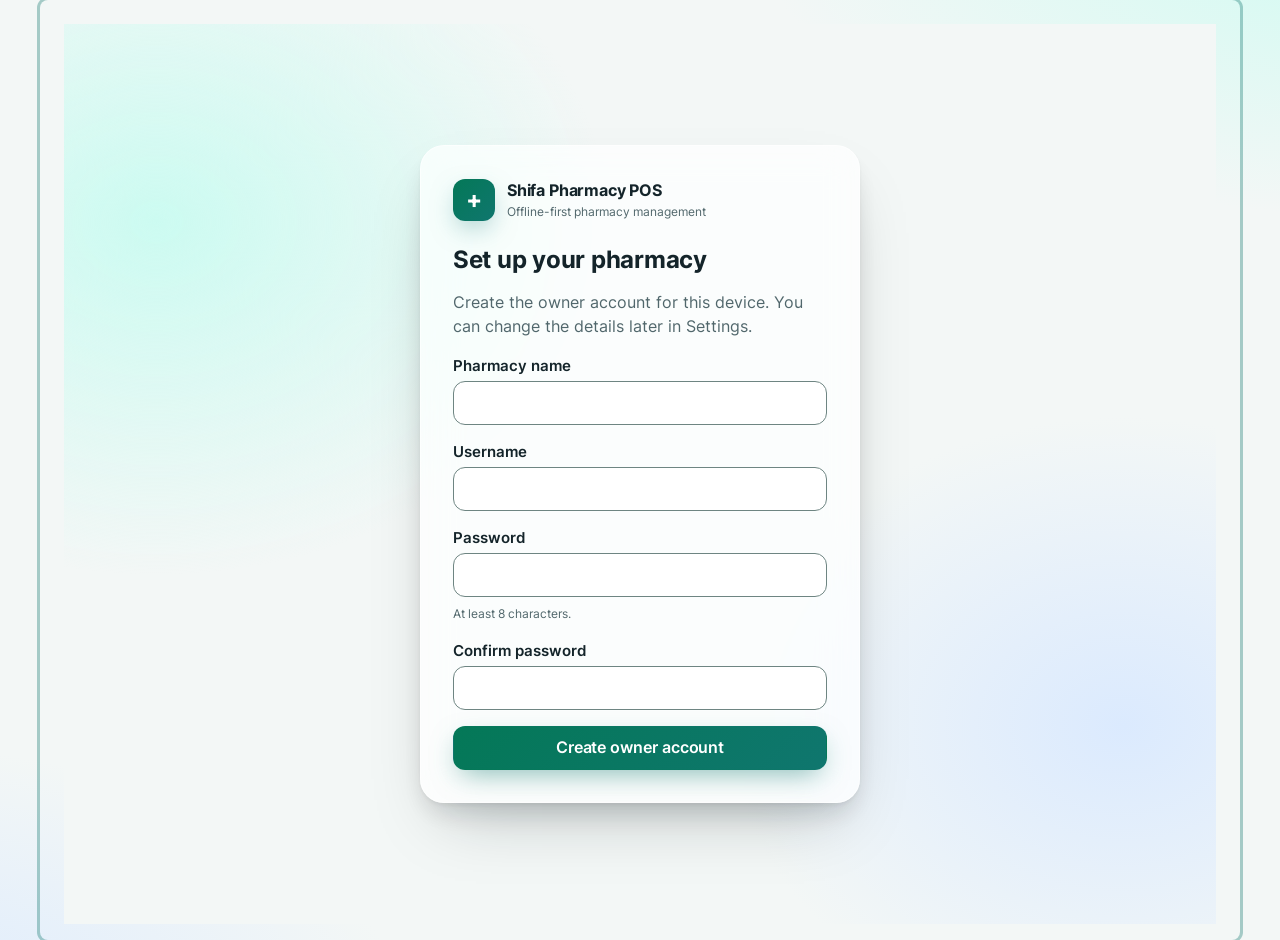
==== commit ecb16c9b: "Add the dashboard Sales vs Practice donut A card on the home screen splits revenue (or profit, or co" ====
--- a/index.html
+++ b/index.html
@@ -43,9 +43,13 @@
   <link rel="modulepreload" href="js/i18n/docs-en.js">
   <link rel="modulepreload" href="js/i18n/docs-ur.js">
   <link rel="modulepreload" href="js/i18n/en.js">
+  <link rel="modulepreload" href="js/i18n/mix-en.js">
+  <link rel="modulepreload" href="js/i18n/mix-ur.js">
   <link rel="modulepreload" href="js/i18n/parties-en.js">
   <link rel="modulepreload" href="js/i18n/parties-ur.js">
   <link rel="modulepreload" href="js/i18n/practice-en.js">
+  <link rel="modulepreload" href="js/i18n/practice-screen-en.js">
+  <link rel="modulepreload" href="js/i18n/practice-screen-ur.js">
   <link rel="modulepreload" href="js/i18n/practice-ur.js">
   <link rel="modulepreload" href="js/i18n/quality-en.js">
   <link rel="modulepreload" href="js/i18n/quality-ur.js">
--- a/css/tokens.css
+++ b/css/tokens.css
@@ -78,6 +78,11 @@
   --c-border-strong: var(--n-300);
   /* Field and control outlines: 3:1 against the surface (WCAG 1.4.11). */
   --c-control-border: #6e8582;
+  /* Practice has its own identity: violet, not the sale teal. */
+  --c-practice: #6d28d9;
+  --c-practice-soft: #efe9fd;
+  --accent-practice: #7c3aed;
+  --accent-practice-grad: linear-gradient(135deg, #7c3aed, #a78bfa);
   --c-text: var(--n-900);
   --c-text-muted: var(--n-600);
   --c-scrim: rgb(14 26 29 / 0.42);
--- a/css/components.css
+++ b/css/components.css
@@ -578,6 +578,7 @@
 .tile[data-accent="teal"] { --accent: var(--accent-teal); --accent-grad: var(--accent-teal-grad); --accent-glow: var(--accent-teal-glow); --accent-soft: var(--accent-teal-soft); }
 .tile[data-accent="purple"] { --accent: var(--accent-purple); --accent-grad: var(--accent-purple-grad); --accent-glow: var(--accent-purple-glow); --accent-soft: var(--accent-purple-soft); }
 .tile[data-accent="cyan"] { --accent: var(--accent-cyan); --accent-grad: var(--accent-cyan-grad); --accent-glow: var(--accent-cyan-glow); --accent-soft: var(--accent-cyan-soft); }
+.tile[data-accent="practice"] { --accent: var(--accent-practice); --accent-grad: var(--accent-practice-grad); --accent-glow: rgb(124 58 237 / 0.35); --accent-soft: var(--c-practice-soft); }
 .tile[data-accent="pink"] { --accent: var(--accent-pink); --accent-grad: var(--accent-pink-grad); --accent-glow: var(--accent-pink-glow); --accent-soft: var(--accent-pink-soft); }
 .tile[data-accent="amber"] { --accent: var(--accent-amber); --accent-grad: var(--accent-amber-grad); --accent-glow: var(--accent-amber-glow); --accent-soft: var(--accent-amber-soft); }
 
--- a/css/dark.css
+++ b/css/dark.css
@@ -31,7 +31,15 @@
     --c-border: #22353a;
     --c-border-strong: #2e464c;
   --c-control-border: #5b7478;
+    --c-practice: #c4b5fd;
+    --c-practice-soft: #2a1f47;
+    --accent-practice: #a78bfa;
+    --accent-practice-grad: linear-gradient(135deg, #7c3aed, #c4b5fd);
     --c-control-border: #5b7478;
+    --c-practice: #c4b5fd;
+    --c-practice-soft: #2a1f47;
+    --accent-practice: #a78bfa;
+    --accent-practice-grad: linear-gradient(135deg, #7c3aed, #c4b5fd);
     --c-text: #eef5f6;
     --c-text-muted: #9bb2b6;
     --c-scrim: rgb(0 0 0 / 0.62);
@@ -90,6 +98,10 @@
   --c-border: #22353a;
   --c-border-strong: #2e464c;
   --c-control-border: #5b7478;
+    --c-practice: #c4b5fd;
+    --c-practice-soft: #2a1f47;
+    --accent-practice: #a78bfa;
+    --accent-practice-grad: linear-gradient(135deg, #7c3aed, #c4b5fd);
   --c-text: #eef5f6;
   --c-text-muted: #9bb2b6;
   --c-scrim: rgb(0 0 0 / 0.62);
--- a/css/pages.css
+++ b/css/pages.css
@@ -2433,3 +2433,831 @@
     display: none;
   }
 }
+
+/* ---------- Practice screen and history (violet identity, separate from the sale screen) ---------- */
+
+.practice-root {
+  --accent: var(--c-practice);
+  --accent-soft: var(--c-practice-soft);
+  display: grid;
+  gap: var(--space-4);
+  padding-block-end: var(--space-6);
+}
+
+.practice-head {
+  display: flex;
+  flex-wrap: wrap;
+  align-items: center;
+  justify-content: space-between;
+  gap: var(--space-3);
+  padding: var(--space-3) var(--space-4);
+  border-radius: var(--radius);
+  background: var(--accent-soft);
+  border: 1px solid color-mix(in srgb, var(--accent) 25%, transparent);
+}
+
+.practice-title {
+  display: flex;
+  align-items: center;
+  gap: var(--space-3);
+}
+
+.practice-title h2 {
+  margin: 0;
+  color: var(--accent);
+}
+
+.practice-title p {
+  margin: 0;
+}
+
+.practice-mark {
+  display: inline-grid;
+  place-items: center;
+  inline-size: 44px;
+  block-size: 44px;
+  border-radius: var(--radius);
+  background: var(--accent);
+  color: var(--c-on-brand);
+}
+
+.practice-mark .icon {
+  inline-size: 24px;
+  block-size: 24px;
+}
+
+.practice-insights {
+  display: flex;
+  flex-wrap: wrap;
+  gap: var(--space-2);
+}
+
+.pr-insight {
+  display: grid;
+  gap: 2px;
+  padding: var(--space-1) var(--space-3);
+  border-radius: var(--radius-sm, 10px);
+  background: var(--c-surface);
+  min-inline-size: 110px;
+}
+
+.practice-head-actions {
+  display: flex;
+  flex-wrap: wrap;
+  gap: var(--space-2);
+  align-items: center;
+}
+
+.practice-layout {
+  display: grid;
+  gap: var(--space-4);
+}
+
+.practice-catalog,
+.practice-side {
+  display: grid;
+  gap: var(--space-3);
+  align-content: start;
+  min-inline-size: 0;
+}
+
+.pr-label {
+  font-weight: 600;
+  font-size: var(--fs-sm);
+}
+
+.pr-search-row {
+  display: grid;
+  gap: var(--space-1);
+}
+
+.pr-search {
+  inline-size: 100%;
+  min-block-size: 48px;
+  font-size: var(--fs-md, 1.05rem);
+  border: 2px solid var(--accent);
+  border-radius: var(--radius);
+  padding-inline: var(--space-3);
+}
+
+.pr-search:focus-visible,
+.pr-charge:focus-visible {
+  outline: 3px solid color-mix(in srgb, var(--accent) 40%, transparent);
+  outline-offset: 2px;
+}
+
+.pr-results {
+  display: grid;
+  grid-template-columns: repeat(2, minmax(0, 1fr));
+  gap: var(--space-2);
+}
+
+.pr-card {
+  display: grid;
+  gap: 4px;
+  text-align: start;
+  padding: var(--space-3);
+  min-block-size: 96px;
+  border-radius: var(--radius);
+  background: var(--c-surface);
+  border: 1px solid var(--c-border);
+  cursor: pointer;
+  transition: transform var(--d-2) var(--ease-out-expo), box-shadow var(--d-3), border-color var(--d-2);
+  min-inline-size: 0;
+}
+
+.pr-card:hover,
+.pr-card:focus-visible {
+  transform: translateY(-2px);
+  border-color: var(--accent);
+  box-shadow: 0 6px 18px color-mix(in srgb, var(--accent) 18%, transparent);
+}
+
+.pr-card:active {
+  transform: scale(0.98);
+}
+
+.pr-card.is-out {
+  opacity: 0.7;
+  border-style: dashed;
+}
+
+.pr-card-name {
+  font-weight: 700;
+  overflow-wrap: break-word;
+}
+
+.pr-card-foot {
+  display: flex;
+  justify-content: space-between;
+  align-items: baseline;
+  gap: var(--space-2);
+  margin-block-start: auto;
+}
+
+.pr-card-price {
+  font-weight: 700;
+  color: var(--accent);
+}
+
+.pr-oos,
+.pr-block {
+  display: grid;
+  gap: var(--space-2);
+  padding: var(--space-3);
+  border-radius: var(--radius);
+  background: var(--c-surface);
+  border: 1px solid var(--c-border);
+}
+
+.pr-oos {
+  border-color: var(--c-warn);
+  background: var(--c-warn-soft);
+}
+
+.pr-block h3 {
+  margin: 0;
+  font-size: var(--fs-md, 1rem);
+}
+
+.pr-alt-row {
+  display: flex;
+  flex-wrap: wrap;
+  gap: var(--space-2);
+}
+
+.pr-empty {
+  margin: 0;
+}
+
+.pr-line {
+  display: grid;
+  gap: var(--space-2);
+  padding-block: var(--space-2);
+  border-block-end: 1px dashed var(--c-border);
+}
+
+.pr-line.is-short {
+  color: var(--c-danger);
+}
+
+.pr-line-main {
+  display: flex;
+  justify-content: space-between;
+  align-items: center;
+  gap: var(--space-2);
+}
+
+.pr-line-name {
+  font-weight: 600;
+}
+
+.pr-line-controls {
+  display: flex;
+  flex-wrap: wrap;
+  align-items: center;
+  justify-content: space-between;
+  gap: var(--space-2);
+}
+
+.pr-mode,
+.pr-chips,
+.pr-alt-row,
+.pr-stepper {
+  display: flex;
+  flex-wrap: wrap;
+  align-items: center;
+  gap: var(--space-2);
+}
+
+.pr-chip {
+  min-block-size: 36px;
+  padding-inline: var(--space-3);
+  border-radius: var(--radius-pill);
+  border: 1px solid var(--accent);
+  background: transparent;
+  color: var(--accent);
+  font-size: var(--fs-sm);
+  font-weight: 600;
+  cursor: pointer;
+  transition: background var(--d-2), color var(--d-2), transform var(--d-2) var(--ease-out-expo);
+}
+
+.pr-chip:hover,
+.pr-chip:focus-visible {
+  background: var(--accent-soft);
+}
+
+.pr-chip:active {
+  transform: scale(0.96);
+}
+
+.pr-chip.is-on,
+.pr-chip[aria-pressed="true"] {
+  background: var(--accent);
+  color: var(--c-on-brand);
+}
+
+.pr-qty {
+  min-inline-size: 5ch;
+  text-align: center;
+  font-variant-numeric: tabular-nums;
+  font-weight: 600;
+}
+
+.pr-line-amount {
+  font-weight: 700;
+  font-variant-numeric: tabular-nums;
+}
+
+.pr-line-warn {
+  margin: 0;
+}
+
+.pr-totals {
+  gap: var(--space-2);
+}
+
+.pr-figures {
+  display: grid;
+  gap: var(--space-2);
+  margin: 0;
+}
+
+.pr-figures > div {
+  display: flex;
+  justify-content: space-between;
+  gap: var(--space-2);
+}
+
+.pr-figures dt {
+  color: var(--c-text-muted);
+}
+
+.pr-figures dd {
+  margin: 0;
+  font-weight: 600;
+  font-variant-numeric: tabular-nums;
+}
+
+.pr-figures .is-profit dd,
+.pr-figures .is-profit dt,
+.pl-table .is-profit,
+.pr-insight.is-profit strong {
+  color: var(--c-ok);
+}
+
+.pr-figures .is-loss dd,
+.pr-figures .is-loss dt,
+.pl-table .is-loss,
+.pr-insight.is-loss strong {
+  color: var(--c-danger);
+}
+
+.pr-charge {
+  inline-size: 100%;
+  min-block-size: 56px;
+  font-size: var(--fs-xl, 1.6rem);
+  font-weight: 700;
+  font-variant-numeric: tabular-nums;
+  text-align: end;
+  border: 2px solid var(--accent);
+  border-radius: var(--radius);
+  padding-inline: var(--space-3);
+  background: var(--c-surface);
+}
+
+.pr-charge-row {
+  display: grid;
+  gap: var(--space-2);
+}
+
+.pr-warn {
+  margin: 0;
+  padding: var(--space-2) var(--space-3);
+  border-radius: var(--radius-sm, 10px);
+  background: var(--c-danger-soft);
+  color: var(--c-danger);
+  font-weight: 600;
+}
+
+.pr-details {
+  gap: var(--space-2);
+}
+
+.pr-grid2 {
+  display: grid;
+  grid-template-columns: repeat(2, minmax(0, 1fr));
+  gap: var(--space-2);
+}
+
+.pr-actions {
+  display: flex;
+  flex-wrap: wrap;
+  gap: var(--space-2);
+  position: sticky;
+  inset-block-end: 0;
+  padding-block: var(--space-2);
+  background: var(--c-bg);
+}
+
+.pr-save {
+  flex: 1 1 220px;
+  background: var(--accent);
+  border-color: var(--accent);
+}
+
+.pr-save kbd {
+  font-size: var(--fs-xs);
+  opacity: 0.85;
+}
+
+/* Success: an animated check, drawn once. */
+.pr-success {
+  display: grid;
+  justify-items: center;
+  gap: var(--space-2);
+  text-align: center;
+}
+
+.pr-check {
+  inline-size: 84px;
+  block-size: 84px;
+  fill: none;
+  stroke: var(--c-ok);
+  stroke-width: 3;
+  stroke-linecap: round;
+  stroke-linejoin: round;
+}
+
+.pr-check circle {
+  stroke-dasharray: 152;
+  stroke-dashoffset: 152;
+  animation: pr-draw 520ms var(--ease-out-expo) forwards;
+}
+
+.pr-check path {
+  stroke-dasharray: 40;
+  stroke-dashoffset: 40;
+  animation: pr-draw 360ms var(--ease-out-expo) 420ms forwards;
+}
+
+.pr-success-number {
+  margin: 0;
+  font-size: var(--fs-xl, 1.6rem);
+  font-weight: 800;
+  color: var(--accent);
+}
+
+@keyframes pr-draw {
+  to {
+    stroke-dashoffset: 0;
+  }
+}
+
+.pr-held-row,
+.pr-held-row > div {
+  display: flex;
+  flex-wrap: wrap;
+  align-items: center;
+  justify-content: space-between;
+  gap: var(--space-2);
+}
+
+.pr-held-row {
+  padding-block: var(--space-2);
+  border-block-end: 1px solid var(--c-border);
+}
+
+.pr-held-actions {
+  display: flex;
+  gap: var(--space-2);
+}
+
+/* History. */
+.pl-filters {
+  display: grid;
+  grid-template-columns: repeat(auto-fit, minmax(160px, 1fr));
+  gap: var(--space-2);
+  align-items: end;
+}
+
+.pl-check {
+  display: flex;
+  align-items: center;
+  gap: var(--space-2);
+  min-block-size: 44px;
+}
+
+.pl-kpis {
+  display: grid;
+  grid-template-columns: repeat(auto-fit, minmax(140px, 1fr));
+  gap: var(--space-2);
+}
+
+.pl-kpi {
+  display: grid;
+  gap: 2px;
+  padding: var(--space-3);
+  border-radius: var(--radius);
+  background: var(--accent-soft);
+}
+
+.pl-kpi strong {
+  font-size: var(--fs-lg, 1.25rem);
+  font-variant-numeric: tabular-nums;
+}
+
+.pl-table-wrap {
+  overflow-x: auto;
+}
+
+.pl-table .num {
+  text-align: end;
+  font-variant-numeric: tabular-nums;
+}
+
+.pl-row {
+  cursor: pointer;
+}
+
+.pl-row:hover,
+.pl-row:focus-visible {
+  background: var(--accent-soft);
+}
+
+.pl-row.is-voided td,
+.pl-row.is-voided th {
+  text-decoration: line-through;
+  color: var(--c-text-muted);
+}
+
+.pl-total-row th,
+.pl-total-row td {
+  font-weight: 700;
+  border-block-start: 2px solid var(--accent);
+}
+
+.pl-void {
+  display: grid;
+  gap: var(--space-2);
+  margin-block-start: var(--space-3);
+}
+
+.pl-voided-note {
+  padding: var(--space-2) var(--space-3);
+  border-radius: var(--radius-sm, 10px);
+  background: var(--c-danger-soft);
+  color: var(--c-danger);
+}
+
+/* Wide screens: the catalogue on the left, the cart and totals on the right. */
+@media (min-width: 1024px) {
+  .practice-layout {
+    grid-template-columns: minmax(0, 1.15fr) minmax(340px, 0.85fr);
+    align-items: start;
+  }
+
+  .practice-side {
+    position: sticky;
+    inset-block-start: var(--space-3);
+  }
+}
+
+@media (max-width: 600px) {
+  .pr-results,
+  .pr-grid2 {
+    grid-template-columns: 1fr;
+  }
+}
+
+/* ---------- Dashboard: Sales vs Practice donut ---------- */
+
+.mix-card {
+  display: grid;
+  gap: var(--space-3);
+}
+
+.mix-head {
+  display: flex;
+  flex-wrap: wrap;
+  align-items: flex-start;
+  justify-content: space-between;
+  gap: var(--space-2);
+}
+
+.mix-head h2 {
+  margin: 0;
+}
+
+.mix-head p {
+  margin: 0;
+}
+
+.mix-controls {
+  display: flex;
+  flex-wrap: wrap;
+  gap: var(--space-2);
+}
+
+.mix-group {
+  display: inline-flex;
+  flex-wrap: wrap;
+  gap: 2px;
+  padding: 3px;
+  border-radius: var(--radius-pill);
+  background: var(--c-surface-muted);
+}
+
+.mix-seg {
+  min-block-size: 36px;
+  padding-inline: var(--space-3);
+  border: 0;
+  border-radius: var(--radius-pill);
+  background: transparent;
+  color: var(--c-text-muted);
+  font-size: var(--fs-sm);
+  font-weight: 600;
+  cursor: pointer;
+  transition: background var(--d-2), color var(--d-2);
+}
+
+.mix-seg:hover,
+.mix-seg:focus-visible {
+  color: var(--c-text);
+}
+
+.mix-seg.is-on,
+.mix-seg[aria-pressed="true"] {
+  background: var(--c-surface);
+  color: var(--c-text);
+  box-shadow: var(--shadow-1, 0 1px 3px rgb(0 0 0 / 0.12));
+}
+
+.mix-range {
+  display: grid;
+  grid-template-columns: repeat(2, minmax(0, 1fr));
+  gap: var(--space-2);
+}
+
+.mix-chart {
+  display: grid;
+  grid-template-columns: auto minmax(0, 1fr);
+  gap: var(--space-4);
+  align-items: center;
+}
+
+.mix-donut {
+  position: relative;
+  inline-size: 200px;
+  block-size: 200px;
+  margin-block-end: 28px;
+}
+
+.mix-donut svg.donut {
+  display: block;
+  inline-size: 200px;
+  block-size: 200px;
+  overflow: visible;
+}
+
+.donut-track {
+  fill: none;
+  stroke: var(--c-surface-muted);
+}
+
+.donut-hit {
+  cursor: pointer;
+  outline: none;
+}
+
+.donut-seg {
+  fill: none;
+  stroke-linecap: butt;
+  transition: stroke-width var(--d-2) var(--ease-out-expo), opacity var(--d-2);
+}
+
+.donut-seg--sales {
+  stroke: var(--c-brand);
+}
+
+.donut-seg--practice {
+  stroke: var(--c-practice);
+}
+
+.donut-hit:focus-visible .donut-seg {
+  stroke-width: 32;
+}
+
+/* Pop: the active part thickens, the other part fades. Only stroke and opacity change. */
+.mix-card[data-active="sales"] .donut-seg--sales,
+.mix-card[data-active="practice"] .donut-seg--practice {
+  stroke-width: 34;
+}
+
+.mix-card[data-active="sales"] .donut-seg--practice,
+.mix-card[data-active="practice"] .donut-seg--sales {
+  opacity: 0.35;
+}
+
+.donut-empty-ring {
+  fill: none;
+  stroke: var(--c-border-strong);
+  stroke-dasharray: 4 9;
+  transform-origin: 100px 100px;
+  animation: mix-spin 28s linear infinite;
+}
+
+@keyframes mix-spin {
+  to {
+    transform: rotate(360deg);
+  }
+}
+
+.mix-center {
+  position: absolute;
+  inset: 0;
+  display: grid;
+  place-content: center;
+  justify-items: center;
+  text-align: center;
+  pointer-events: none;
+  padding: 44px;
+}
+
+.mix-total {
+  font-size: var(--fs-lg, 1.35rem);
+  font-weight: 800;
+  font-variant-numeric: tabular-nums;
+  overflow-wrap: anywhere;
+}
+
+.mix-center-label {
+  font-size: var(--fs-xs);
+  color: var(--c-text-muted);
+}
+
+.mix-tip {
+  position: absolute;
+  inset-block-end: -30px;
+  inset-inline-start: 50%;
+  transform: translateX(-50%);
+  white-space: nowrap;
+  padding: 4px 10px;
+  border-radius: var(--radius-pill);
+  background: var(--c-surface);
+  border: 1px solid var(--c-border);
+  box-shadow: 0 6px 18px rgb(0 0 0 / 0.12);
+  font-size: var(--fs-sm);
+  font-weight: 600;
+  pointer-events: none;
+}
+
+.mix-legend {
+  display: grid;
+  gap: var(--space-2);
+  margin: 0;
+  padding: 0;
+  list-style: none;
+}
+
+.mix-legend-item {
+  display: grid;
+  grid-template-columns: auto minmax(0, 1fr) auto auto;
+  align-items: center;
+  gap: var(--space-2);
+  inline-size: 100%;
+  min-block-size: 44px;
+  padding-inline: var(--space-2);
+  border: 1px solid transparent;
+  border-radius: var(--radius-sm, 10px);
+  background: transparent;
+  color: inherit;
+  font: inherit;
+  text-align: start;
+  cursor: pointer;
+  transition: background var(--d-2), border-color var(--d-2);
+}
+
+.mix-legend-item:hover,
+.mix-legend-item:focus-visible,
+.mix-legend-item.is-on {
+  background: var(--c-surface-muted);
+  border-color: var(--c-border);
+}
+
+.mix-legend-value {
+  font-weight: 700;
+  font-variant-numeric: tabular-nums;
+}
+
+.mix-legend-share {
+  color: var(--c-text-muted);
+  font-variant-numeric: tabular-nums;
+  min-inline-size: 5ch;
+  text-align: end;
+}
+
+.mix-swatch {
+  display: inline-block;
+  inline-size: 12px;
+  block-size: 12px;
+  border-radius: 3px;
+  vertical-align: middle;
+}
+
+.mix-swatch--sales {
+  background: var(--c-brand);
+}
+
+.mix-swatch--practice {
+  background: var(--c-practice);
+}
+
+.mix-note {
+  margin: 0;
+  padding: var(--space-2) var(--space-3);
+  border-radius: var(--radius-sm, 10px);
+  background: var(--c-warn-soft);
+  color: var(--c-text);
+  font-size: var(--fs-sm);
+}
+
+.mix-table .num {
+  text-align: end;
+  font-variant-numeric: tabular-nums;
+}
+
+.sr-only {
+  position: absolute;
+  inline-size: 1px;
+  block-size: 1px;
+  overflow: hidden;
+  clip: rect(0 0 0 0);
+  white-space: nowrap;
+}
+
+@media (max-width: 600px) {
+  .mix-chart {
+    grid-template-columns: 1fr;
+    justify-items: center;
+  }
+
+  .mix-legend {
+    inline-size: 100%;
+  }
+
+  .mix-range {
+    grid-template-columns: 1fr;
+  }
+}
+
+@media (prefers-reduced-motion: reduce) {
+  .donut-empty-ring {
+    animation: none;
+  }
+}
+
+.reduce-motion .donut-empty-ring {
+  animation: none;
+}
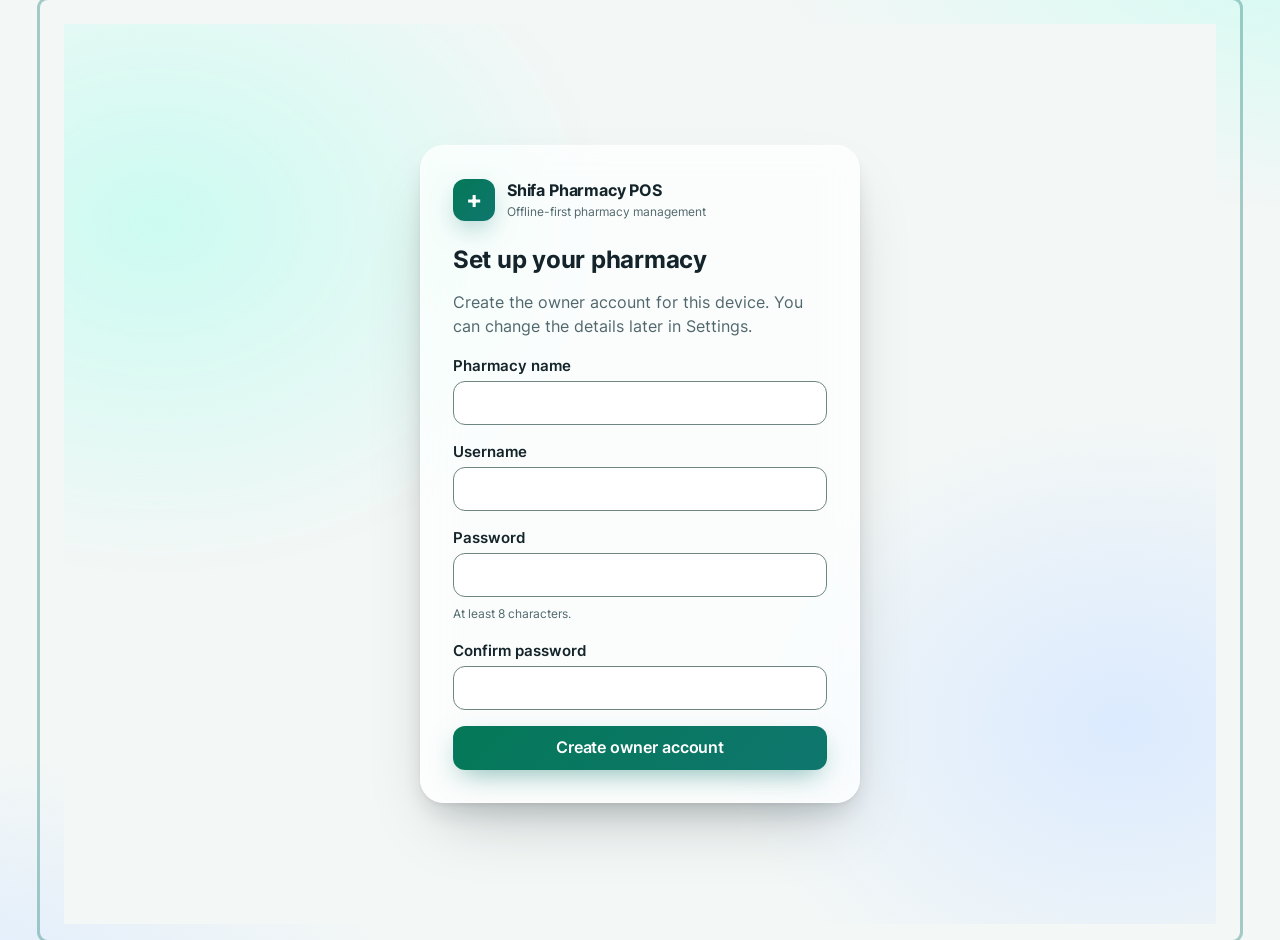
==== commit a9c7b8fa: "Add users and section access - Owner adds staff accounts on the new Users screen and picks the secti" ====
--- a/index.html
+++ b/index.html
@@ -24,6 +24,7 @@
   <link rel="preload" href="fonts/inter-latin-500-normal.woff2" as="font" type="font/woff2" crossorigin>
   <!-- The boot module graph is fetched in parallel instead of one import at a time. -->
   <!-- modulepreload:start -->
+  <link rel="modulepreload" href="js/core/access.js">
   <link rel="modulepreload" href="js/core/anim.js">
   <link rel="modulepreload" href="js/core/auth.js">
   <link rel="modulepreload" href="js/core/dates.js">
@@ -38,6 +39,8 @@
   <link rel="modulepreload" href="js/core/sync-supabase.js">
   <link rel="modulepreload" href="js/core/sync.js">
   <link rel="modulepreload" href="js/core/ui.js">
+  <link rel="modulepreload" href="js/i18n/access-en.js">
+  <link rel="modulepreload" href="js/i18n/access-ur.js">
   <link rel="modulepreload" href="js/i18n/demo-en.js">
   <link rel="modulepreload" href="js/i18n/demo-ur.js">
   <link rel="modulepreload" href="js/i18n/docs-en.js">
@@ -105,7 +108,7 @@
             </button>
             <div class="avatar-menu glass" id="avatar-menu" role="menu" hidden>
               <p class="avatar-who" id="avatar-who"></p>
-              <button type="button" role="menuitem" class="menu-item" data-go="/settings" data-i18n="menu.settings">Settings</button>
+              <button type="button" role="menuitem" class="menu-item" data-go="/settings" data-section="settings" data-i18n="menu.settings">Settings</button>
               <button type="button" role="menuitem" class="menu-item" id="menu-lang" data-i18n="menu.language">Language</button>
               <button type="button" role="menuitem" class="menu-item danger" id="logout-btn" data-i18n="menu.logout">Log out</button>
             </div>
--- a/css/pages.css
+++ b/css/pages.css
@@ -2253,6 +2253,343 @@
   }
 }
 
+/* Users: one card per account, and the section checklist in the add and edit dialog. */
+
+.user-list {
+  display: grid;
+  grid-template-columns: repeat(auto-fill, minmax(18rem, 1fr));
+  gap: var(--space-3);
+  margin-block: var(--space-3);
+}
+
+.user-card {
+  display: grid;
+  gap: var(--space-2);
+  min-width: 0;
+}
+
+.user-head {
+  display: flex;
+  flex-wrap: wrap;
+  align-items: center;
+  gap: var(--space-2);
+}
+
+.user-name {
+  overflow-wrap: anywhere;
+}
+
+.user-scope {
+  color: var(--c-text-muted);
+  overflow-wrap: anywhere;
+}
+
+.user-form {
+  display: grid;
+  gap: var(--space-3);
+}
+
+.user-sections {
+  display: grid;
+  grid-template-columns: repeat(auto-fill, minmax(12rem, 1fr));
+  gap: var(--space-2);
+  margin: 0;
+  padding: var(--space-3);
+  border: 1px solid var(--c-border);
+  border-radius: var(--radius-md);
+}
+
+.user-sections legend {
+  padding-inline: var(--space-1);
+  font-weight: 600;
+  color: var(--c-text);
+}
+
+.user-check {
+  display: inline-flex;
+  align-items: center;
+  gap: var(--space-2);
+  min-height: 36px;
+  color: var(--c-text);
+}
+
+/* Practice reports: KPI tiles, medal badges, voided and loss rows, trend charts and ranked bars. */
+
+.rpt-kpi-grid {
+  display: grid;
+  grid-template-columns: repeat(auto-fill, minmax(9.5rem, 1fr));
+  gap: var(--space-3);
+  margin-block: var(--space-3);
+}
+
+.rpt-kpi-grid > * {
+  min-width: 0;
+}
+
+.rpt-kpi-grid .stat-label {
+  min-width: 0;
+  overflow-wrap: anywhere;
+}
+
+/* Money stays on one line (a figure is never split across lines), so the tiles use a smaller figure. */
+.rpt-kpi-grid .stat-value {
+  min-width: 0;
+  font-size: 1.15rem;
+}
+
+.rpt-check {
+  display: inline-flex;
+  align-items: center;
+  gap: var(--space-2);
+  min-height: 36px;
+}
+
+.rpt-cell.rpt-rank {
+  text-align: center;
+}
+
+.rpt-cell.is-loss {
+  color: var(--c-danger);
+}
+
+.rpt-row.is-voided .rpt-cell {
+  color: var(--c-text-muted);
+  text-decoration: line-through;
+}
+
+.rpt-row-link {
+  cursor: pointer;
+}
+
+.rpt-row-link:hover {
+  background: var(--c-brand-soft);
+}
+
+.rpt-row-link:focus-visible {
+  outline: 2px solid var(--c-focus);
+  outline-offset: -2px;
+}
+
+.rpt-totals-bottom {
+  overflow-x: auto;
+  border-block-start: 2px solid var(--c-border);
+}
+
+.rpt-totals-bottom:empty {
+  display: none;
+}
+
+.rank-badge {
+  display: inline-grid;
+  place-items: center;
+  inline-size: 1.6rem;
+  block-size: 1.6rem;
+  border-radius: 50%;
+  background: var(--c-surface-muted);
+  color: var(--c-text);
+  font-size: var(--fs-sm);
+  font-weight: 700;
+}
+
+.rank-badge--1 {
+  background: #fcd34d;
+  color: #451a03;
+}
+
+.rank-badge--2 {
+  background: #e5e7eb;
+  color: #1f2937;
+}
+
+.rank-badge--3 {
+  background: #f5c49a;
+  color: #431407;
+}
+
+.skeleton-stack {
+  display: grid;
+  gap: var(--space-2);
+  margin-block: var(--space-3);
+}
+
+.skeleton-stack[hidden] {
+  display: none;
+}
+
+.trend {
+  margin: 0;
+}
+
+.trend-svg {
+  display: block;
+  inline-size: 100%;
+  block-size: auto;
+  overflow: visible;
+}
+
+.chart-axis {
+  stroke: var(--c-border-strong);
+  stroke-width: 1;
+}
+
+.chart-label {
+  fill: var(--c-text-muted);
+  font-size: 11px;
+}
+
+.trend-line {
+  stroke-width: 2.5;
+  stroke-linejoin: round;
+  stroke-linecap: round;
+}
+
+.trend-line--charged,
+.trend-dot--charged,
+.trend-swatch--charged {
+  stroke: var(--c-practice);
+  fill: var(--c-practice);
+  background: var(--c-practice);
+}
+
+.trend-line--cost,
+.trend-dot--cost,
+.trend-swatch--cost {
+  stroke: var(--accent-orange);
+  fill: var(--accent-orange);
+  background: var(--accent-orange);
+}
+
+.trend-line--profit,
+.trend-dot--profit,
+.trend-swatch--profit {
+  stroke: var(--c-ok);
+  fill: var(--c-ok);
+  background: var(--c-ok);
+}
+
+.trend-legend {
+  display: flex;
+  flex-wrap: wrap;
+  gap: var(--space-3);
+  margin-block-start: var(--space-2);
+  color: var(--c-text-muted);
+  font-size: var(--fs-sm);
+}
+
+.trend-key {
+  display: inline-flex;
+  align-items: center;
+  gap: var(--space-1);
+}
+
+.trend-swatch--charged,
+.trend-swatch--cost,
+.trend-swatch--profit {
+  display: inline-block;
+  inline-size: 0.7rem;
+  block-size: 0.7rem;
+  border-radius: 2px;
+}
+
+.stack-part {
+  transform-box: fill-box;
+  transform-origin: bottom;
+  animation: stack-rise 500ms var(--delay, 0ms) cubic-bezier(0.2, 0.8, 0.2, 1) both;
+}
+
+.stack-part--sales {
+  fill: var(--c-brand);
+}
+
+.stack-part--practice {
+  fill: var(--c-practice);
+}
+
+@keyframes stack-rise {
+  from {
+    transform: scaleY(0);
+  }
+}
+
+.hbars {
+  display: grid;
+  gap: var(--space-2);
+  margin: 0;
+  padding: 0;
+  list-style: none;
+}
+
+.hbar {
+  display: grid;
+  grid-template-columns: 2rem minmax(6rem, 1fr) minmax(0, 2fr) auto;
+  align-items: center;
+  gap: var(--space-2);
+  font-size: var(--fs-sm);
+}
+
+.hbar-rank {
+  color: var(--c-text-muted);
+  font-variant-numeric: tabular-nums;
+  text-align: end;
+}
+
+.hbar-label {
+  overflow: hidden;
+  text-overflow: ellipsis;
+  white-space: nowrap;
+}
+
+.hbar-track {
+  display: block;
+  block-size: 0.6rem;
+  border-radius: 999px;
+  background: var(--c-surface-muted);
+  overflow: hidden;
+}
+
+.hbar-fill {
+  display: block;
+  block-size: 100%;
+  inline-size: 100%;
+  border-radius: inherit;
+  background: var(--c-brand);
+  transform-origin: left center;
+  transform: scaleX(var(--share, 0));
+  animation: hbar-grow 700ms var(--delay, 0ms) cubic-bezier(0.2, 0.8, 0.2, 1) both;
+}
+
+.hbar-fill--practice {
+  background: var(--c-practice);
+}
+
+[dir='rtl'] .hbar-fill {
+  transform-origin: right center;
+}
+
+.hbar-value {
+  font-variant-numeric: tabular-nums;
+  white-space: nowrap;
+}
+
+@keyframes hbar-grow {
+  from {
+    transform: scaleX(0);
+  }
+}
+
+.reduce-motion .stack-part,
+.reduce-motion .hbar-fill,
+.reduce-motion .skeleton-stack .skeleton {
+  animation: none;
+}
+
+@media (prefers-reduced-motion: reduce) {
+  .stack-part,
+  .hbar-fill {
+    animation: none;
+  }
+}
+
 /* ---------- Settings and backup ---------- */
 
 .set-root,
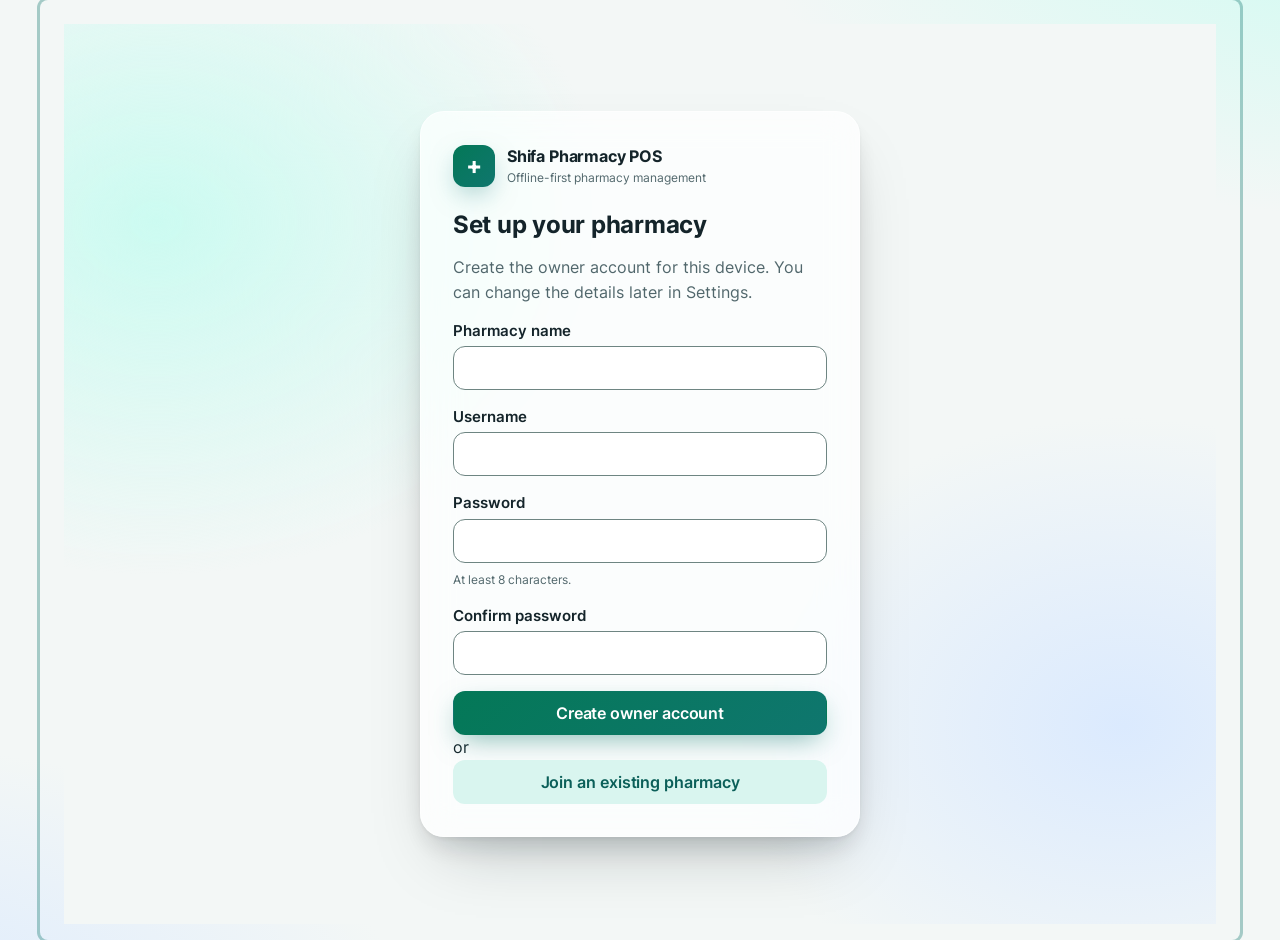
==== commit 075dfa43: "Add a Cloudflare sync server (Worker + D1) with staff sync and join - worker/: a Cloudflare Worker a" ====
--- a/index.html
+++ b/index.html
@@ -36,6 +36,7 @@
   <link rel="modulepreload" href="js/core/resilience.js">
   <link rel="modulepreload" href="js/core/router.js">
   <link rel="modulepreload" href="js/core/store.js">
+  <link rel="modulepreload" href="js/core/sync-cloudflare.js">
   <link rel="modulepreload" href="js/core/sync-supabase.js">
   <link rel="modulepreload" href="js/core/sync.js">
   <link rel="modulepreload" href="js/core/ui.js">
@@ -82,7 +83,7 @@
       <div class="brand">
         <span class="brand-mark" aria-hidden="true">+</span>
         <div>
-          <strong class="brand-name" data-i18n="app.name">Shifa Pharmacy POS</strong>
+          <strong class="brand-name" data-i18n="app.name">Usman Pharmacy POS</strong>
           <div class="brand-sub" id="pharmacy-name"></div>
         </div>
       </div>
--- a/css/pages.css
+++ b/css/pages.css
@@ -2291,12 +2291,42 @@
 
 .user-sections {
   display: grid;
-  grid-template-columns: repeat(auto-fill, minmax(12rem, 1fr));
-  gap: var(--space-2);
+  gap: var(--space-3);
   margin: 0;
   padding: var(--space-3);
   border: 1px solid var(--c-border);
   border-radius: var(--radius-md);
+}
+
+.user-group {
+  display: grid;
+  gap: var(--space-1);
+}
+
+.user-group-title {
+  margin: 0;
+  font-size: var(--fs-sm);
+  color: var(--c-text-muted);
+  text-transform: uppercase;
+  letter-spacing: 0.04em;
+}
+
+.user-group-checks {
+  display: grid;
+  grid-template-columns: repeat(auto-fill, minmax(12rem, 1fr));
+  gap: var(--space-1) var(--space-2);
+}
+
+.user-check.is-locked {
+  color: var(--c-text-muted);
+}
+
+.user-check input[type='checkbox'] {
+  flex: none;
+  inline-size: 1.1rem;
+  block-size: 1.1rem;
+  margin: 0;
+  accent-color: var(--c-brand);
 }
 
 .user-sections legend {
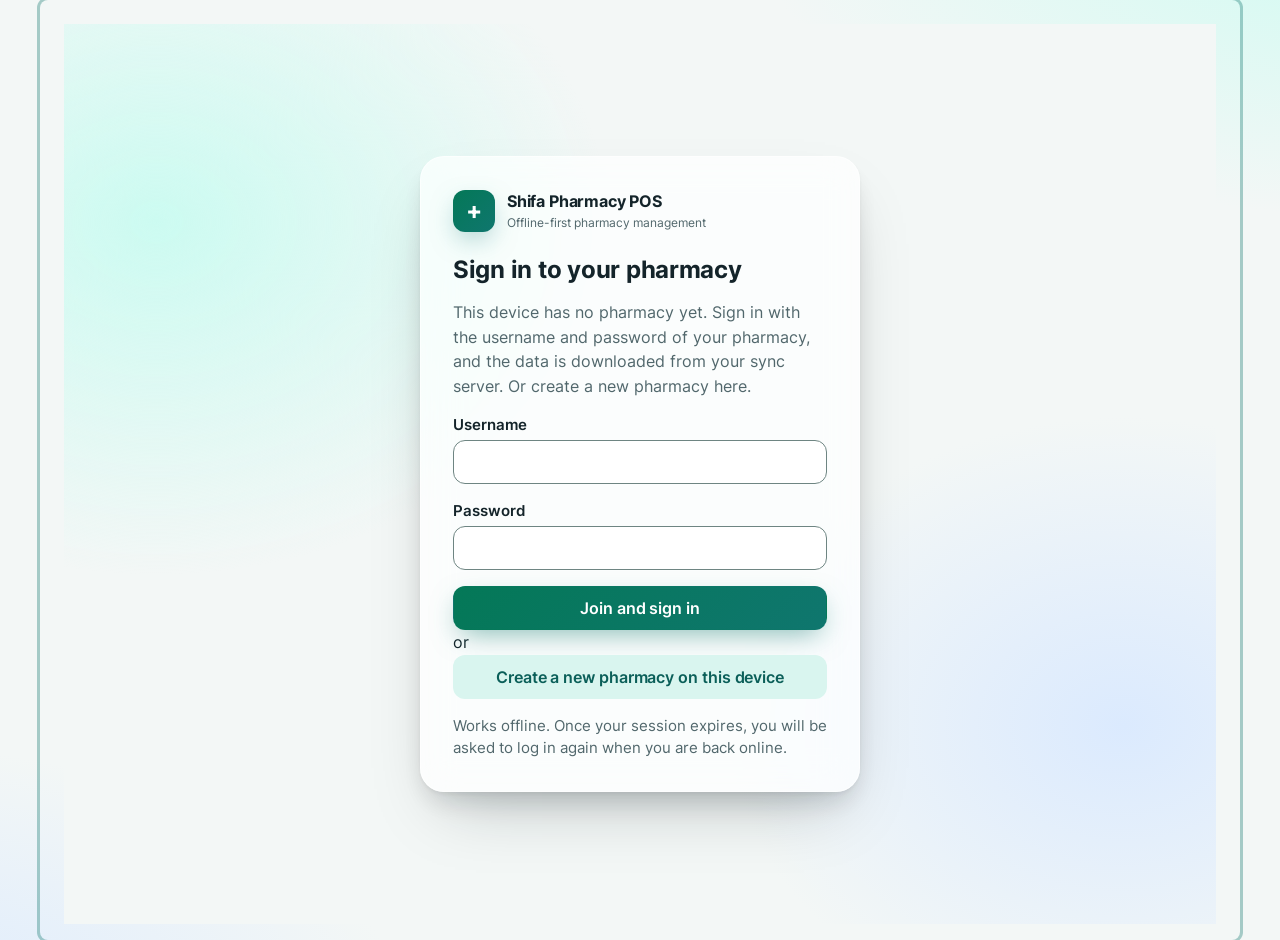
==== commit e427da84: "Sign in on a new device with only username and password - The sync server address is built in (js/co" ====
--- a/index.html
+++ b/index.html
@@ -27,6 +27,7 @@
   <link rel="modulepreload" href="js/core/access.js">
   <link rel="modulepreload" href="js/core/anim.js">
   <link rel="modulepreload" href="js/core/auth.js">
+  <link rel="modulepreload" href="js/core/config.js">
   <link rel="modulepreload" href="js/core/dates.js">
   <link rel="modulepreload" href="js/core/db.js">
   <link rel="modulepreload" href="js/core/events.js">
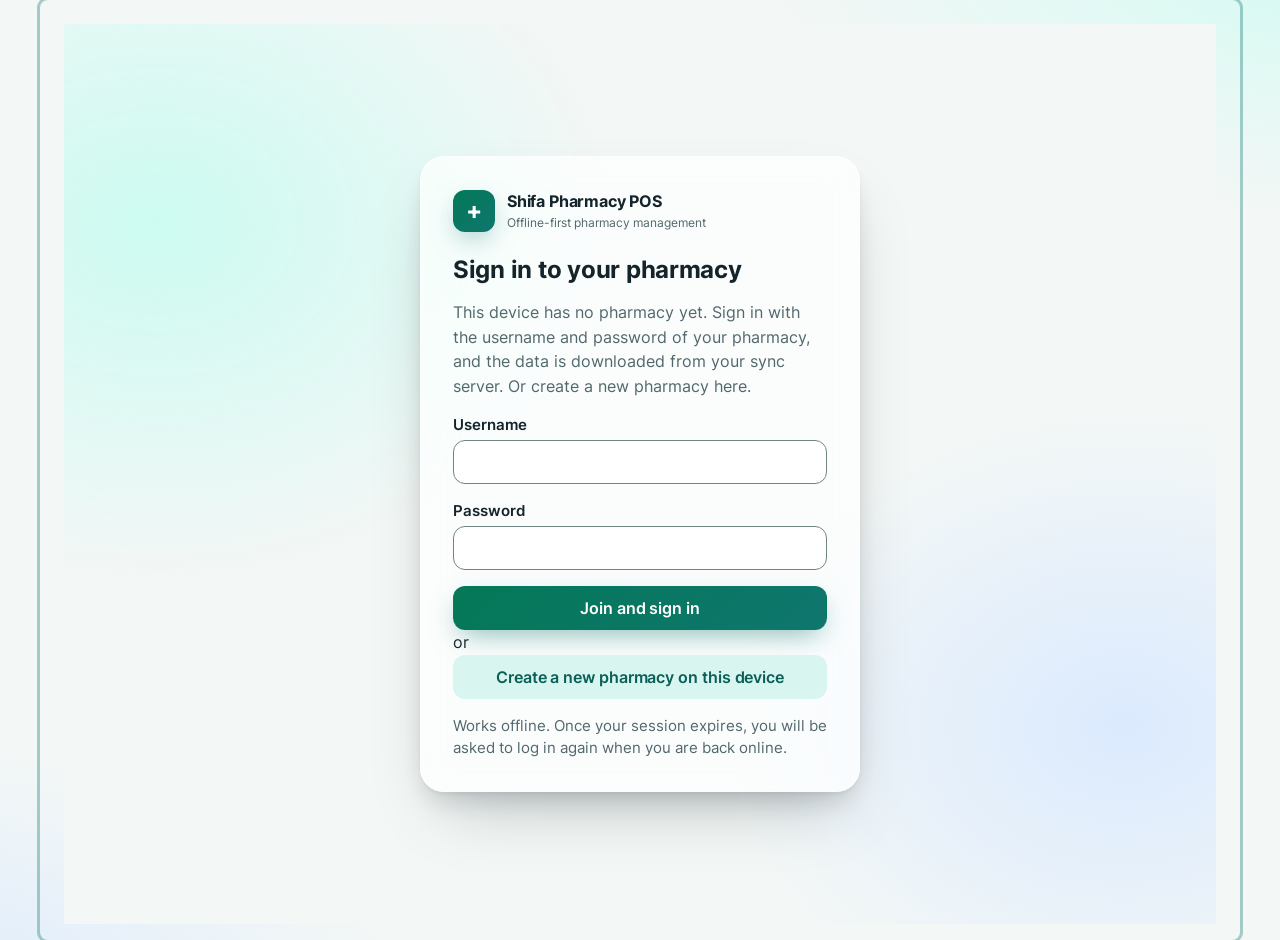
==== commit 75893a65: "Cash drawer shifts: open, pay-in, pay-out, petty, cash drop, blind close, X and Z reports, history -" ====
--- a/index.html
+++ b/index.html
@@ -64,6 +64,8 @@
   <link rel="modulepreload" href="js/i18n/screens-ur.js">
   <link rel="modulepreload" href="js/i18n/settings-en.js">
   <link rel="modulepreload" href="js/i18n/settings-ur.js">
+  <link rel="modulepreload" href="js/i18n/shift-en.js">
+  <link rel="modulepreload" href="js/i18n/shift-ur.js">
   <link rel="modulepreload" href="js/i18n/sync-en.js">
   <link rel="modulepreload" href="js/i18n/sync-ur.js">
   <link rel="modulepreload" href="js/i18n/ur.js">
--- a/css/pages.css
+++ b/css/pages.css
@@ -3628,3 +3628,56 @@
 .reduce-motion .donut-empty-ring {
   animation: none;
 }
+
+/* ---------- Phone header: keep the title and the actions apart on narrow screens ---------- */
+/* Under 400px the sync status shows only its coloured dot. The text stays for screen readers and in the sync sheet. */
+@media (max-width: 399px) {
+  .app-header {
+    gap: var(--space-1);
+    padding-inline: var(--space-2);
+  }
+
+  .header-actions {
+    gap: var(--space-1);
+    flex: none;
+  }
+
+  .header-actions .status-pill {
+    font-size: 0;
+    padding: 0 var(--space-2);
+    min-height: 28px;
+    gap: 0;
+  }
+
+  .status-pill::before {
+    margin: 0;
+  }
+
+  .pill-btn {
+    padding: 0 var(--space-2);
+  }
+
+  .page-title {
+    font-size: var(--fs-base);
+  }
+}
+
+/* ---------- Sign-in and setup on phones: the card fits the screen and can scroll when it is taller than the screen ---------- */
+.auth-shell {
+  grid-template-columns: minmax(0, 1fr);
+  overflow-x: hidden;
+  overflow-y: auto;
+}
+
+.auth-card {
+  box-sizing: border-box;
+  min-width: 0;
+  width: min(440px, 100%);
+}
+
+.auth-card .btn,
+.auth-card .form,
+.auth-card input {
+  max-width: 100%;
+  min-width: 0;
+}
